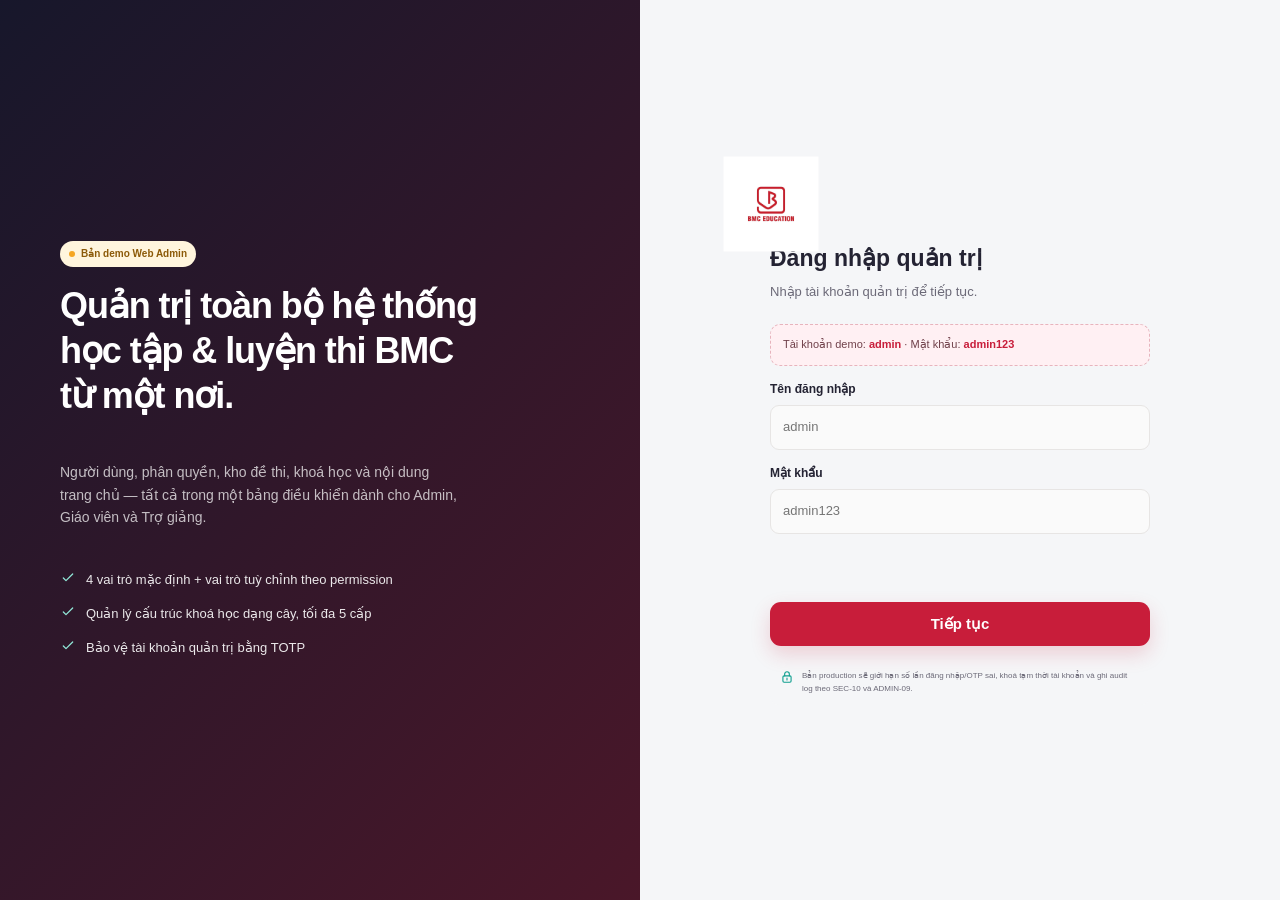
==== content.html @ d9abfc0e "first commit" ====
<!doctype html>
<html lang="vi">
<head>
<meta charset="utf-8">
<meta name="viewport" content="width=device-width,initial-scale=1">
<title>BMC Admin — Nội dung website</title>
<link rel="stylesheet" href="shared.css">
<link rel="stylesheet" href="shared-admin.css">
</head>
<body data-page="content">
<div data-admin-shell></div>
<template data-page-content>
  <div class="admin-page-head">
    <div><span class="admin-crumb"><svg class="icon"><use href="#i-home"/></svg>Admin<svg class="icon" style="transform:rotate(-90deg)"><use href="#i-chevron"/></svg>Nội dung website</span><h1>Quản trị nội dung website</h1><p>Cấu hình các khối trên trang chủ, quản lý sách và tài liệu chia sẻ (ADMIN-08 — phạm vi cần khách hàng xác nhận thêm).</p></div>
  </div>

  <section class="panel">
    <div class="tabs" data-tabs>
      <button class="tab active" data-tab="home">Trang chủ</button>
      <button class="tab" data-tab="books">Sách</button>
      <button class="tab" data-tab="docs">Tài liệu</button>
    </div>

    <div class="tab-panel active" data-panel="home">
      <div class="page-actions" style="justify-content:flex-end;margin-bottom:14px"><button class="btn btn-primary" type="button" data-toast="Đã lưu thứ tự khối trang chủ (mô phỏng)">Lưu thay đổi</button></div>
      <div class="section-toggle-list">
        <div class="section-toggle"><span class="order-badge">1</span><svg class="icon drag-handle"><use href="#i-move"/></svg><strong>Banner / Slider trang chủ</strong><div class="switch"><input type="checkbox" id="s1" checked><label for="s1"></label></div></div>
        <div class="section-toggle"><span class="order-badge">2</span><svg class="icon drag-handle"><use href="#i-move"/></svg><strong>Chương trình học theo cấp</strong><div class="switch"><input type="checkbox" id="s2" checked><label for="s2"></label></div></div>
        <div class="section-toggle"><span class="order-badge">3</span><svg class="icon drag-handle"><use href="#i-move"/></svg><strong>Khoá học nổi bật</strong><div class="switch"><input type="checkbox" id="s3" checked><label for="s3"></label></div></div>
        <div class="section-toggle"><span class="order-badge">4</span><svg class="icon drag-handle"><use href="#i-move"/></svg><strong>Về BMC Education</strong><div class="switch"><input type="checkbox" id="s4" checked><label for="s4"></label></div></div>
        <div class="section-toggle"><span class="order-badge">5</span><svg class="icon drag-handle"><use href="#i-move"/></svg><strong>Sách tiêu biểu</strong><div class="switch"><input type="checkbox" id="s5" checked><label for="s5"></label></div></div>
      </div>
      <p class="form-hint" style="margin-top:14px">Kéo thả để đổi thứ tự (mô phỏng bố cục — thao tác kéo thả thực tế sẽ hoàn thiện ở bản production).</p>
    </div>

    <div class="tab-panel" data-panel="books">
      <div class="page-actions" style="justify-content:flex-end;margin-bottom:14px"><button class="btn btn-primary" type="button" data-open-modal="addBookModal"><svg class="icon"><use href="#i-plus"/></svg>Thêm sách</button></div>
      <div class="table-wrap"><table class="data-table">
        <thead><tr><th>Sách</th><th>Chuyên đề</th><th>Giá demo</th><th>Trạng thái</th><th></th></tr></thead>
        <tbody>
          <tr><td><strong>Tổng ôn Toán 12 theo chuyên đề</strong></td><td>Toán THPT</td><td>149.000đ</td><td><span class="status-pill"><i class="status-dot on"></i>Đang bán</span></td><td><div class="row-actions"><button aria-label="Sửa" data-toast="Mở form chỉnh sửa (mô phỏng)"><svg class="icon"><use href="#i-edit"/></svg></button><button aria-label="Xoá" data-toast="Đã xoá sách (mô phỏng)"><svg class="icon"><use href="#i-trash"/></svg></button></div></td></tr>
          <tr><td><strong>Giải tích nền tảng cho sinh viên</strong></td><td>Toán Đại học</td><td>179.000đ</td><td><span class="status-pill"><i class="status-dot on"></i>Đang bán</span></td><td><div class="row-actions"><button aria-label="Sửa" data-toast="Mở form chỉnh sửa (mô phỏng)"><svg class="icon"><use href="#i-edit"/></svg></button><button aria-label="Xoá" data-toast="Đã xoá sách (mô phỏng)"><svg class="icon"><use href="#i-trash"/></svg></button></div></td></tr>
          <tr><td><strong>Hình học không gian bằng tư duy</strong></td><td>Hình học</td><td>165.000đ</td><td><span class="status-pill"><i class="status-dot off"></i>Ngừng bán</span></td><td><div class="row-actions"><button aria-label="Sửa" data-toast="Mở form chỉnh sửa (mô phỏng)"><svg class="icon"><use href="#i-edit"/></svg></button><button aria-label="Xoá" data-toast="Đã xoá sách (mô phỏng)"><svg class="icon"><use href="#i-trash"/></svg></button></div></td></tr>
        </tbody>
      </table></div>
      <p class="form-hint" style="margin-top:12px">Thanh toán online, vận chuyển và quản lý đơn hàng chưa nằm trong phạm vi demo hiện tại (xem mục "Ngoài phạm vi" trong tài liệu yêu cầu).</p>
    </div>

    <div class="tab-panel" data-panel="docs">
      <div class="page-actions" style="justify-content:flex-end;margin-bottom:14px"><button class="btn btn-primary" type="button" data-open-modal="addDocModal"><svg class="icon"><use href="#i-plus"/></svg>Tải tài liệu mới</button></div>
      <div class="table-wrap"><table class="data-table">
        <thead><tr><th>Tài liệu</th><th>Định dạng</th><th>Kích hoạt qua form liên hệ</th><th>Trạng thái</th><th></th></tr></thead>
        <tbody>
          <tr><td><strong>20 công thức đạo hàm</strong></td><td>PDF</td><td><span class="status-pill"><i class="status-dot on"></i>Có</span></td><td><span class="status-pill"><i class="status-dot on"></i>Xuất bản</span></td><td><div class="row-actions"><button aria-label="Sửa" data-toast="Mở form chỉnh sửa (mô phỏng)"><svg class="icon"><use href="#i-edit"/></svg></button><button aria-label="Xoá" data-toast="Đã xoá tài liệu (mô phỏng)"><svg class="icon"><use href="#i-trash"/></svg></button></div></td></tr>
          <tr><td><strong>Checklist ôn tập tuần</strong></td><td>Word</td><td><span class="status-pill"><i class="status-dot off"></i>Không</span></td><td><span class="status-pill"><i class="status-dot on"></i>Xuất bản</span></td><td><div class="row-actions"><button aria-label="Sửa" data-toast="Mở form chỉnh sửa (mô phỏng)"><svg class="icon"><use href="#i-edit"/></svg></button><button aria-label="Xoá" data-toast="Đã xoá tài liệu (mô phỏng)"><svg class="icon"><use href="#i-trash"/></svg></button></div></td></tr>
          <tr><td><strong>Bộ đề tổng ôn giữa kỳ</strong></td><td>PDF</td><td><span class="status-pill"><i class="status-dot on"></i>Có</span></td><td><span class="status-pill"><i class="status-dot off"></i>Chờ duyệt</span></td><td><div class="row-actions"><button aria-label="Sửa" data-toast="Mở form chỉnh sửa (mô phỏng)"><svg class="icon"><use href="#i-edit"/></svg></button><button aria-label="Xoá" data-toast="Đã xoá tài liệu (mô phỏng)"><svg class="icon"><use href="#i-trash"/></svg></button></div></td></tr>
        </tbody>
      </table></div>
    </div>
  </section>
</template>

<div class="modal-backdrop" id="addBookModal"><section class="modal" role="dialog" aria-modal="true"><div class="modal-head"><div><h2>Thêm sách</h2><p>Thông tin hiển thị trên trang Sách của Portal.</p></div><button class="close-btn" type="button" data-close-modal aria-label="Đóng"><svg class="icon"><use href="#i-close"/></svg></button></div>
  <form class="modal-form" id="addBookForm">
    <div class="form-field"><label>Tên sách<em>*</em></label><input required placeholder="VD: Tổng ôn Toán 11"></div>
    <div class="form-row"><div class="form-field"><label>Chuyên đề</label><input placeholder="VD: Toán THPT"></div><div class="form-field"><label>Giá (demo)</label><input placeholder="VD: 149.000đ"></div></div>
    <button class="btn btn-primary" type="submit" style="width:100%">Lưu sách</button>
  </form>
</section></div>

<div class="modal-backdrop" id="addDocModal"><section class="modal" role="dialog" aria-modal="true"><div class="modal-head"><div><h2>Tải tài liệu mới</h2><p>File PDF/Word sẽ được kiểm tra loại và kích thước trước khi xuất bản.</p></div><button class="close-btn" type="button" data-close-modal aria-label="Đóng"><svg class="icon"><use href="#i-close"/></svg></button></div>
  <div class="modal-form">
    <div class="captcha" style="justify-content:center;flex-direction:column;gap:8px;padding:26px;text-align:center"><svg class="icon" style="width:26px;height:26px"><use href="#i-file"/></svg><span>Kéo thả file PDF/Word vào đây (mô phỏng)</span></div>
    <div class="switch-row"><div><strong>Yêu cầu gửi form liên hệ để tải</strong><span>Áp dụng PORTAL-15 — cấp/tặng tài liệu sau khi gửi form</span></div><div class="switch"><input type="checkbox" id="docGate" checked><label for="docGate"></label></div></div>
    <button class="btn btn-primary" type="button" data-close-modal data-toast="Đã tải lên tài liệu, chờ duyệt (mô phỏng)" style="width:100%">Tải lên</button>
  </div>
</section></div>

<script src="shared-admin.js" defer></script>
<script defer>
window.addEventListener('DOMContentLoaded', () => {
  const $$ = s => [...document.querySelectorAll(s)];
  function lock(open){ document.body.classList.toggle('locked', open); }
  $$('[data-tab]').forEach(tab => tab.addEventListener('click', () => {
    $$('[data-tab]').forEach(x => x.classList.toggle('active', x === tab));
    $$('[data-panel]').forEach(x => x.classList.toggle('active', x.dataset.panel === tab.dataset.tab));
  }));
  $$('[data-open-modal]').forEach(x => x.addEventListener('click', () => { document.getElementById(x.dataset.openModal).classList.add('open'); lock(true); }));
  $$('[data-close-modal]').forEach(x => x.addEventListener('click', () => { x.closest('.modal-backdrop').classList.remove('open'); lock(false); }));
  $$('.modal-backdrop').forEach(m => m.addEventListener('click', e => { if (e.target === m) { m.classList.remove('open'); lock(false); } }));
  document.getElementById('addBookForm')?.addEventListener('submit', e => { e.preventDefault(); document.getElementById('addBookModal').classList.remove('open'); lock(false); window.bmcAdminToast('Đã lưu sách mới (mô phỏng)'); });
});
</script>
</body></html>
---- shared.css ----
:root {
  --red:#c81d3a;--red-dark:#9f1730;--red-soft:#fff0f3;--navy:#17172b;--navy-2:#25253f;
  --ink:#242333;--muted:#6c6a78;--line:#e7e5e4;--surface:#f5f6f8;--white:#fff;--cream:#fffdfb;
  --gold:#f5a623;--gold-soft:#fff5dd;--teal:#0f9f8f;--teal-soft:#e9faf6;--blue:#3157a4;--blue-soft:#edf2ff;
  --shadow:0 8px 28px rgba(24,24,42,.08);--shadow-lg:0 22px 60px rgba(24,24,42,.14);
  --radius:16px;--radius-lg:24px;--content:1240px;
}
*{box-sizing:border-box}html{scroll-behavior:smooth;scroll-padding-top:104px}body{margin:0;min-width:320px;overflow-x:hidden;background:var(--surface);color:var(--ink);font-family:Inter,ui-sans-serif,-apple-system,BlinkMacSystemFont,"Segoe UI",sans-serif;font-size:16px;line-height:1.6}body.locked{overflow:hidden}button,input,select,textarea{font:inherit}button{color:inherit}a{color:inherit;text-decoration:none}img,svg{display:block;max-width:100%}:focus-visible{outline:3px solid rgba(200,29,58,.26);outline-offset:3px}.container{width:min(calc(100% - 40px),var(--content));margin-inline:auto}.icon{width:20px;height:20px;fill:none;stroke:currentColor;stroke-width:1.9;stroke-linecap:round;stroke-linejoin:round}.sr-only{position:absolute;width:1px;height:1px;padding:0;margin:-1px;overflow:hidden;clip:rect(0,0,0,0);white-space:nowrap;border:0}.muted{color:var(--muted)}.demo-pill{display:inline-flex;align-items:center;gap:6px;padding:5px 9px;border-radius:999px;background:var(--gold-soft);color:#8c5a08;font-size:10px;font-weight:800}.demo-pill::before{content:"";width:6px;height:6px;border-radius:50%;background:var(--gold)}

.utility{height:30px;background:var(--navy);color:rgba(255,255,255,.72);font-size:11px}.utility-inner{height:100%;display:flex;align-items:center;justify-content:space-between;gap:20px}.utility strong{color:#fff}.utility-links{display:flex;align-items:center;gap:18px}.utility a:hover{color:#fff}
.site-header{position:sticky;top:0;z-index:1000;height:72px;border-bottom:1px solid var(--line);background:rgba(255,255,255,.95);backdrop-filter:blur(18px);transition:box-shadow .2s}.site-header.scrolled{box-shadow:0 8px 24px rgba(24,24,42,.08)}.header-inner{height:100%;display:flex;align-items:center;gap:24px}.brand{display:inline-flex;align-items:center;gap:10px;flex:0 0 auto}.brand-mark{width:40px;height:40px;position:relative;overflow:hidden;border:1px solid #f0eded;border-radius:11px;background:#fff}.brand-mark img{position:absolute;width:95px;max-width:none;left:50%;top:27%;transform:translate(-50%,-50%)}.brand-copy{line-height:1.05}.brand-name{display:block;color:var(--red);font-size:16px;font-weight:850;letter-spacing:-.02em}.brand-sub{display:block;margin-top:5px;color:var(--muted);font-size:9px;font-weight:750;letter-spacing:.13em;text-transform:uppercase}.desktop-nav{display:flex;align-items:center;justify-content:center;gap:2px;flex:1}.nav-link{padding:9px 10px;border-radius:10px;color:#53515f;font-size:13px;font-weight:700;white-space:nowrap}.nav-link:hover,.nav-link.active{background:var(--red-soft);color:var(--red)}.header-actions{display:flex;align-items:center;gap:8px}.icon-btn{width:40px;height:40px;display:inline-grid;place-items:center;border:1px solid var(--line);border-radius:11px;background:#fff;cursor:pointer}.icon-btn:hover{border-color:#bbb6b3}.avatar-btn{display:inline-flex;align-items:center;gap:9px;min-height:40px;padding:4px 10px 4px 5px;border:1px solid var(--line);border-radius:12px;background:#fff;cursor:pointer;font-size:12px;font-weight:750}.avatar{width:30px;height:30px;display:grid;place-items:center;border-radius:9px;background:var(--red);color:#fff;font-size:11px;font-weight:850}.menu-toggle{display:none}
.btn{min-height:41px;display:inline-flex;align-items:center;justify-content:center;gap:8px;padding:0 17px;border:1px solid transparent;border-radius:11px;font-size:13px;font-weight:800;cursor:pointer;transition:transform .2s,box-shadow .2s,background .2s}.btn:hover{transform:translateY(-2px)}.btn-primary{background:var(--red);color:#fff;box-shadow:0 8px 20px rgba(200,29,58,.18)}.btn-primary:hover{background:var(--red-dark)}.btn-dark{background:var(--navy);color:#fff}.btn-outline{border-color:var(--line);background:#fff}.btn-soft{background:var(--red-soft);color:var(--red)}.text-btn{display:inline-flex;align-items:center;gap:6px;padding:0;border:0;background:transparent;color:var(--red);font-size:12px;font-weight:800;cursor:pointer}.text-btn .icon{width:15px;height:15px}

.app-main{min-height:calc(100vh - 102px);padding:24px 0 70px}.breadcrumb{display:flex;align-items:center;flex-wrap:wrap;gap:7px;margin-bottom:18px;color:var(--muted);font-size:11px}.breadcrumb a:hover{color:var(--red)}.breadcrumb .icon{width:12px;height:12px}.page-head{display:flex;align-items:flex-end;justify-content:space-between;gap:30px;margin-bottom:24px}.page-kicker{display:block;margin-bottom:6px;color:var(--red);font-size:10px;font-weight:850;letter-spacing:.12em;text-transform:uppercase}.page-title{margin:0;font-size:clamp(28px,3.4vw,42px);line-height:1.16;letter-spacing:-.035em}.page-desc{max-width:680px;margin:8px 0 0;color:var(--muted)}.page-actions{display:flex;align-items:center;gap:9px;flex:0 0 auto}.panel{border:1px solid var(--line);border-radius:var(--radius);background:#fff;box-shadow:0 3px 14px rgba(24,24,42,.035)}.panel-head{display:flex;align-items:center;justify-content:space-between;gap:20px;padding:18px 20px;border-bottom:1px solid var(--line)}.panel-head h2,.panel-head h3{margin:0;font-size:16px}.panel-body{padding:20px}.section-block{margin-top:34px}.section-row{display:flex;align-items:flex-end;justify-content:space-between;gap:24px;margin-bottom:16px}.section-row h2{margin:0;font-size:22px;letter-spacing:-.025em}.section-row p{margin:4px 0 0;color:var(--muted);font-size:12px}

.home-hero{display:grid;grid-template-columns:1.25fr .75fr;min-height:330px;overflow:hidden;border-radius:var(--radius-lg);background:linear-gradient(130deg,var(--navy),#301728);color:#fff;box-shadow:var(--shadow)}.home-hero-copy{display:flex;flex-direction:column;justify-content:center;padding:44px 48px}.home-hero-copy .page-kicker{color:#91e7d8}.home-hero h1{max-width:650px;margin:0;font-size:clamp(34px,4vw,52px);line-height:1.08;letter-spacing:-.04em}.home-hero p{max-width:570px;margin:15px 0 22px;color:rgba(255,255,255,.67)}.hero-actions{display:flex;flex-wrap:wrap;gap:9px}.home-visual{position:relative;overflow:hidden;background:radial-gradient(circle at 50% 45%,rgba(200,29,58,.7),transparent 58%)}.home-visual::before{content:"∫";position:absolute;left:50%;top:50%;transform:translate(-50%,-52%);font:170px/1 Georgia,serif;color:rgba(255,255,255,.75)}.home-visual::after{content:"f(x) = ax² + bx + c";position:absolute;left:50%;bottom:28px;transform:translateX(-50%);white-space:nowrap;color:rgba(255,255,255,.45);font:18px Georgia,serif}.quick-menu{display:grid;grid-template-columns:repeat(5,1fr);gap:12px;margin-top:16px}.quick-link{display:flex;align-items:center;gap:11px;min-width:0;padding:14px;border:1px solid var(--line);border-radius:14px;background:#fff;box-shadow:0 3px 12px rgba(24,24,42,.035);transition:transform .2s,border-color .2s}.quick-link:hover{transform:translateY(-3px);border-color:#c8c4c1}.quick-icon{width:38px;height:38px;display:grid;place-items:center;flex:0 0 auto;border-radius:11px;background:var(--red-soft);color:var(--red)}.quick-link:nth-child(2) .quick-icon{background:var(--blue-soft);color:var(--blue)}.quick-link:nth-child(3) .quick-icon{background:var(--teal-soft);color:var(--teal)}.quick-link:nth-child(4) .quick-icon{background:var(--gold-soft);color:#9a6510}.quick-link:nth-child(5) .quick-icon{background:#f3ecfb;color:#74469c}.quick-copy{min-width:0}.quick-copy strong{display:block;font-size:12px}.quick-copy span{display:block;overflow:hidden;margin-top:2px;color:var(--muted);font-size:10px;text-overflow:ellipsis;white-space:nowrap}.program-grid{display:grid;grid-template-columns:repeat(3,1fr);gap:12px}.program-card{display:flex;align-items:center;gap:14px;padding:18px;border:1px solid var(--line);border-radius:14px;background:#fff;transition:transform .2s,box-shadow .2s}.program-card:hover{transform:translateY(-3px);box-shadow:var(--shadow)}.program-icon{width:45px;height:45px;display:grid;place-items:center;flex:0 0 auto;border-radius:12px;background:var(--blue-soft);color:var(--blue)}.program-card:nth-child(2) .program-icon{background:var(--red-soft);color:var(--red)}.program-card:nth-child(3) .program-icon{background:var(--teal-soft);color:var(--teal)}.program-card:nth-child(4) .program-icon{background:var(--gold-soft);color:#a66c0e}.program-card:nth-child(5) .program-icon{background:#f3ecfb;color:#74469c}.program-card:nth-child(6) .program-icon{background:#eaf7ec;color:#3a8949}.program-copy{min-width:0;flex:1}.program-copy strong{display:block;font-size:13px}.program-copy span{display:block;margin-top:3px;color:var(--muted);font-size:10px}.program-card>.icon{width:15px;height:15px;color:#aaa5a1}.dashboard-strip{display:grid;grid-template-columns:1.2fr .8fr;gap:16px}.continue-card{display:grid;grid-template-columns:150px 1fr;overflow:hidden}.continue-cover{display:grid;place-items:center;background:linear-gradient(140deg,var(--navy),#7b1931);color:#fff;font:60px Georgia,serif}.continue-info{padding:20px}.continue-info h3{margin:0;font-size:16px}.progress{height:7px;margin:15px 0 7px;border-radius:99px;background:var(--surface);overflow:hidden}.progress>i{display:block;height:100%;border-radius:inherit;background:var(--red)}.progress-label{display:flex;justify-content:space-between;color:var(--muted);font-size:10px}.home-side-list{display:grid;gap:9px}.side-item{display:flex;align-items:center;gap:11px;padding:12px;border:1px solid var(--line);border-radius:12px;background:#fff}.side-item-icon{width:34px;height:34px;display:grid;place-items:center;border-radius:10px;background:var(--surface);color:var(--red)}.side-item strong{display:block;font-size:11px}.side-item span{display:block;color:var(--muted);font-size:9px}
.home-slider-dots{display:flex;gap:6px;margin-top:20px}.home-slider-dot{width:7px;height:7px;padding:0;border:0;border-radius:99px;background:rgba(255,255,255,.3);cursor:pointer;transition:width .2s,background .2s}.home-slider-dot.active{width:24px;background:var(--gold)}

.catalog-layout{display:grid;grid-template-columns:250px minmax(0,1fr);gap:20px;align-items:start}.filter-panel{position:sticky;top:122px}.filter-section{padding:17px;border-bottom:1px solid var(--line)}.filter-section:last-child{border-bottom:0}.filter-section h3{margin:0 0 12px;font-size:12px}.check-list{display:grid;gap:9px}.check-list label{display:flex;align-items:center;gap:8px;color:#555360;font-size:11px;cursor:pointer}.check-list input{accent-color:var(--red)}.catalog-toolbar{display:flex;align-items:center;justify-content:space-between;gap:15px;margin-bottom:14px;padding:12px 14px}.result-count{font-size:11px;color:var(--muted)}.inline-search{position:relative;width:min(100%,360px)}.inline-search input{width:100%;padding:9px 38px 9px 11px;border:1px solid var(--line);border-radius:10px;background:var(--surface);font-size:11px}.inline-search .icon{position:absolute;right:11px;top:50%;width:16px;height:16px;transform:translateY(-50%);color:var(--muted)}.course-grid{display:grid;grid-template-columns:repeat(3,minmax(0,1fr));gap:15px}.course-card{overflow:hidden;border:1px solid var(--line);border-radius:15px;background:#fff;transition:transform .2s,box-shadow .2s}.course-card:hover{transform:translateY(-4px);box-shadow:var(--shadow)}.course-cover{height:145px;position:relative;display:flex;align-items:flex-end;padding:15px;overflow:hidden;background:linear-gradient(140deg,var(--navy),#7b1931);color:#fff}.course-card:nth-child(3n+2) .course-cover{background:linear-gradient(140deg,#17454a,var(--teal))}.course-card:nth-child(3n) .course-cover{background:linear-gradient(140deg,#253455,var(--blue))}.course-cover::after{content:attr(data-symbol);position:absolute;right:12px;top:-6px;color:rgba(255,255,255,.15);font:100px Georgia,serif}.badge{position:absolute;z-index:1;left:12px;top:12px;padding:5px 8px;border-radius:999px;background:#fff;color:var(--red);font-size:8px;font-weight:850;text-transform:uppercase}.course-cover small{position:relative;z-index:1;font-size:9px;font-weight:750}.course-card-body{padding:15px}.course-category{color:var(--red);font-size:9px;font-weight:800}.course-card h3{min-height:42px;margin:5px 0 10px;font-size:14px;line-height:1.45}.meta-row{display:flex;flex-wrap:wrap;gap:8px 12px;color:var(--muted);font-size:9px}.meta-row span{display:inline-flex;align-items:center;gap:4px}.meta-row .icon{width:13px;height:13px}.course-card-footer{display:flex;align-items:center;justify-content:space-between;gap:10px;margin-top:14px;padding-top:12px;border-top:1px solid var(--line)}.course-card-footer strong{color:var(--teal);font-size:11px}.empty-state{display:none;padding:50px 20px;text-align:center;color:var(--muted)}

.course-detail-hero{display:grid;grid-template-columns:1fr 340px;gap:28px;padding:34px;border-radius:var(--radius-lg);background:linear-gradient(130deg,var(--navy),#361827);color:#fff}.detail-category{color:#91e7d8;font-size:10px;font-weight:800;letter-spacing:.08em;text-transform:uppercase}.course-detail-hero h1{max-width:760px;margin:9px 0 12px;font-size:clamp(30px,3.7vw,46px);line-height:1.15}.course-detail-hero p{max-width:720px;margin:0;color:rgba(255,255,255,.65)}.detail-meta{display:flex;flex-wrap:wrap;gap:14px;margin-top:20px;color:rgba(255,255,255,.62);font-size:11px}.detail-meta span{display:flex;align-items:center;gap:6px}.detail-meta .icon{width:15px;height:15px}.enroll-card{padding:20px;border-radius:18px;background:#fff;color:var(--ink);box-shadow:var(--shadow-lg)}.enroll-cover{height:120px;display:grid;place-items:center;border-radius:12px;background:linear-gradient(145deg,#fde4e8,#fff4dd);color:var(--red);font:64px Georgia,serif}.enroll-card h3{margin:15px 0 5px;font-size:15px}.enroll-card p{margin:0 0 14px;color:var(--muted);font-size:10px}.enroll-card .btn{width:100%}.course-detail-layout{display:grid;grid-template-columns:minmax(0,1fr) 300px;gap:20px;margin-top:20px;align-items:start}.tabs{display:flex;gap:3px;padding:5px;border-bottom:1px solid var(--line);overflow-x:auto}.tab{padding:10px 14px;border:0;border-radius:9px;background:transparent;color:var(--muted);font-size:11px;font-weight:800;white-space:nowrap;cursor:pointer}.tab.active{background:var(--red-soft);color:var(--red)}.tab-panel{display:none;padding:20px}.tab-panel.active{display:block}.curriculum-tools{display:flex;align-items:center;justify-content:space-between;gap:14px;margin-bottom:14px}.curriculum-tools strong{font-size:13px}.curriculum{display:grid;gap:9px}.curriculum-node{border:1px solid var(--line);border-radius:12px;overflow:hidden}.node-trigger{width:100%;display:flex;align-items:center;justify-content:space-between;gap:12px;padding:13px;border:0;background:#fff;text-align:left;cursor:pointer}.node-trigger:hover{background:#fafafa}.node-title{display:flex;align-items:center;gap:10px;min-width:0}.node-index{width:27px;height:27px;display:grid;place-items:center;flex:0 0 auto;border-radius:8px;background:var(--surface);color:var(--red);font-size:9px;font-weight:850}.node-title strong{display:block;font-size:11px}.node-title span{display:block;color:var(--muted);font-size:9px}.node-trigger>.icon{width:15px;height:15px;transition:transform .2s}.curriculum-node.open .node-trigger>.icon{transform:rotate(180deg)}.node-content{display:none;padding:0 12px 12px 49px}.curriculum-node.open .node-content{display:grid;gap:6px}.lesson{display:flex;align-items:center;justify-content:space-between;gap:12px;padding:10px;border-radius:9px;background:var(--surface);font-size:10px}.lesson-info{display:flex;align-items:center;gap:8px;min-width:0}.lesson-info .icon{width:14px;height:14px;color:var(--red)}.lesson-type{color:var(--muted);font-size:8px}.course-aside{position:sticky;top:122px;display:grid;gap:14px}.aside-list{display:grid;gap:10px}.aside-item{display:flex;gap:9px;color:var(--muted);font-size:10px}.aside-item .icon{width:15px;height:15px;flex:0 0 auto;color:var(--teal)}

.mode-switch{display:inline-flex;gap:4px;padding:4px;border:1px solid var(--line);border-radius:12px;background:#fff}.mode-btn{padding:9px 14px;border:0;border-radius:9px;background:transparent;color:var(--muted);font-size:11px;font-weight:800;cursor:pointer}.mode-btn.active{background:var(--navy);color:#fff}.exam-stats{display:grid;grid-template-columns:repeat(4,1fr);gap:12px;margin-bottom:18px}.stat-card{padding:17px;border:1px solid var(--line);border-radius:14px;background:#fff}.stat-card strong{display:block;font-size:22px}.stat-card span{color:var(--muted);font-size:10px}.exam-layout{display:grid;grid-template-columns:minmax(0,1fr) 290px;gap:20px}.exam-list{display:grid;gap:12px}.exam-row{display:grid;grid-template-columns:48px minmax(0,1fr) auto;align-items:center;gap:14px;padding:16px}.exam-icon{width:48px;height:48px;display:grid;place-items:center;border-radius:13px;background:var(--blue-soft);color:var(--blue)}.exam-row:nth-child(2n) .exam-icon{background:var(--red-soft);color:var(--red)}.exam-info h3{margin:0;font-size:13px}.exam-info p{margin:4px 0 7px;color:var(--muted);font-size:10px}.exam-filter{position:sticky;top:122px}.exam-filter .panel-body{display:grid;gap:14px}.mini-select{width:100%;padding:9px;border:1px solid var(--line);border-radius:9px;background:#fff;font-size:10px}

.video-layout{display:grid;grid-template-columns:250px minmax(0,1fr);gap:20px}.category-list{display:grid;gap:4px;padding:8px}.category-btn{display:flex;align-items:center;justify-content:space-between;width:100%;padding:11px;border:0;border-radius:9px;background:transparent;color:var(--muted);font-size:11px;text-align:left;cursor:pointer}.category-btn.active,.category-btn:hover{background:var(--red-soft);color:var(--red)}.category-btn span:last-child{font-size:9px}.video-grid{display:grid;grid-template-columns:repeat(3,1fr);gap:15px}.video-card{overflow:hidden;border:1px solid var(--line);border-radius:14px;background:#fff}.video-thumb{height:145px;position:relative;display:grid;place-items:center;background:linear-gradient(145deg,var(--navy),#6d1830);color:#fff}.video-card:nth-child(3n+2) .video-thumb{background:linear-gradient(145deg,#17454a,var(--teal))}.video-card:nth-child(3n) .video-thumb{background:linear-gradient(145deg,#253455,var(--blue))}.video-thumb::before{content:attr(data-formula);position:absolute;color:rgba(255,255,255,.17);font:32px Georgia,serif}.play{width:48px;height:48px;position:relative;z-index:1;display:grid;place-items:center;border:0;border-radius:50%;background:#fff;color:var(--red);cursor:pointer}.play .icon{width:22px;height:22px;fill:currentColor}.duration{position:absolute;right:8px;bottom:8px;padding:3px 6px;border-radius:5px;background:rgba(0,0,0,.65);font-size:8px}.video-body{padding:13px}.video-body h3{min-height:38px;margin:0;font-size:12px;line-height:1.45}.video-body p{margin:7px 0 0;color:var(--muted);font-size:9px}

.qa-layout{display:grid;grid-template-columns:minmax(0,1fr) 310px;gap:20px}.qa-tabs{margin-bottom:14px}.question-list{display:grid;gap:10px}.question-card{display:grid;grid-template-columns:44px minmax(0,1fr);gap:12px;padding:15px}.vote{width:44px;height:44px;display:grid;place-items:center;border-radius:11px;background:var(--surface);color:var(--muted);font-size:9px;font-weight:800}.question-card h3{margin:0;font-size:12px}.question-card p{margin:5px 0 8px;color:var(--muted);font-size:10px}.tag-row{display:flex;flex-wrap:wrap;gap:5px}.tag{padding:4px 7px;border-radius:6px;background:var(--red-soft);color:var(--red);font-size:8px;font-weight:800}.question-meta{margin-left:auto;color:var(--muted);font-size:8px}.ask-card{position:sticky;top:122px;padding:20px;background:linear-gradient(160deg,#edfbf8,#fff);border-color:#bee9e0}.ask-icon{width:48px;height:48px;display:grid;place-items:center;border-radius:13px;background:var(--teal);color:#fff}.ask-card h2{margin:15px 0 7px;font-size:18px}.ask-card p{color:var(--muted);font-size:10px}.prompt-list{display:grid;gap:6px;margin:14px 0}.prompt{padding:9px;border:1px solid #d5eee9;border-radius:8px;background:rgba(255,255,255,.7);font-size:9px;text-align:left;cursor:pointer}.ai-chat-page{display:none}.ai-chat-page.active{display:block}.chat-window{height:430px;overflow-y:auto;padding:18px;background:#fafafa}.message{width:fit-content;max-width:78%;margin-bottom:9px;padding:10px 12px;border-radius:12px 12px 12px 3px;background:#fff;box-shadow:0 3px 10px rgba(0,0,0,.04);font-size:10px}.message.user{margin-left:auto;border-radius:12px 12px 3px 12px;background:var(--teal);color:#fff}.chat-form{display:grid;grid-template-columns:1fr 40px;gap:8px;padding:12px;border-top:1px solid var(--line)}.chat-form input{min-width:0;padding:10px;border:1px solid var(--line);border-radius:9px;font-size:10px}.chat-form button{display:grid;place-items:center;border:0;border-radius:9px;background:var(--teal);color:#fff;cursor:pointer}

.shop-layout,.docs-layout{display:grid;grid-template-columns:220px minmax(0,1fr);gap:20px}.book-grid{display:grid;grid-template-columns:repeat(3,1fr);gap:15px}.book-card{padding:16px;border:1px solid var(--line);border-radius:14px;background:#fff}.book-cover{height:210px;display:flex;flex-direction:column;justify-content:space-between;padding:20px 16px;border-radius:6px 12px 12px 6px;background:linear-gradient(145deg,#85172e,#da2d4c);color:#fff;box-shadow:-8px 8px 0 #eed0d5}.book-card:nth-child(3n+2) .book-cover{background:linear-gradient(145deg,#15434a,var(--teal));box-shadow:-8px 8px 0 #cde8e3}.book-card:nth-child(3n) .book-cover{background:linear-gradient(145deg,#24213e,var(--blue));box-shadow:-8px 8px 0 #d4dcef}.book-cover small{font-size:8px;font-weight:850;letter-spacing:.12em}.book-cover strong{font:22px/1.2 Georgia,serif}.book-cover span{font:45px Georgia,serif;opacity:.58}.book-card h3{min-height:40px;margin:18px 0 5px;font-size:13px}.book-card p{margin:0;color:var(--muted);font-size:9px}.book-card-footer{display:flex;align-items:center;justify-content:space-between;margin-top:12px;padding-top:11px;border-top:1px solid var(--line)}.demo-price{color:var(--red);font-size:10px;font-weight:850}.doc-grid{display:grid;grid-template-columns:repeat(3,1fr);gap:12px}.doc-card{padding:16px;border:1px solid var(--line);border-radius:13px;background:#fff}.doc-top{display:flex;align-items:center;justify-content:space-between}.file-icon{width:40px;height:40px;display:grid;place-items:center;border-radius:10px;background:var(--red-soft);color:var(--red);font-size:9px;font-weight:900}.file-icon.doc{background:var(--blue-soft);color:var(--blue)}.free{padding:4px 7px;border-radius:999px;background:var(--teal-soft);color:var(--teal);font-size:8px;font-weight:850}.doc-card h3{min-height:38px;margin:14px 0 5px;font-size:12px}.doc-card p{margin:0;color:var(--muted);font-size:9px}.doc-card .text-btn{margin-top:12px}

.learning-layout{display:grid;grid-template-columns:220px minmax(0,1fr);gap:20px}.student-nav{position:sticky;top:122px;padding:8px}.student-nav a{display:flex;align-items:center;gap:10px;padding:11px;border-radius:9px;color:var(--muted);font-size:11px;font-weight:700}.student-nav a.active,.student-nav a:hover{background:var(--red-soft);color:var(--red)}.student-nav .icon{width:17px;height:17px}.student-summary{display:grid;grid-template-columns:repeat(3,1fr);gap:12px}.summary-card{display:flex;align-items:center;gap:12px;padding:16px}.summary-icon{width:42px;height:42px;display:grid;place-items:center;border-radius:12px;background:var(--red-soft);color:var(--red)}.summary-card:nth-child(2) .summary-icon{background:var(--blue-soft);color:var(--blue)}.summary-card:nth-child(3) .summary-icon{background:var(--teal-soft);color:var(--teal)}.summary-card strong{display:block;font-size:20px}.summary-card span{display:block;color:var(--muted);font-size:9px}.learning-grid{display:grid;grid-template-columns:1.25fr .75fr;gap:15px;margin-top:15px}.my-course{display:grid;grid-template-columns:145px 1fr;overflow:hidden}.my-cover{display:grid;place-items:center;background:linear-gradient(145deg,var(--navy),#79182f);color:#fff;font:58px Georgia,serif}.my-info{padding:17px}.my-info h3{margin:0;font-size:13px}.my-info p{margin:4px 0;color:var(--muted);font-size:9px}.task-list{display:grid;gap:7px}.task{display:flex;align-items:center;gap:10px;padding:10px;border-radius:10px;background:var(--surface)}.task .icon{width:16px;height:16px;color:var(--red)}.task strong{display:block;font-size:10px}.task span{display:block;color:var(--muted);font-size:8px}

.contact-layout{display:grid;grid-template-columns:.8fr 1.2fr;gap:24px}.contact-info{padding:28px;background:linear-gradient(145deg,var(--navy),#40182a);color:#fff}.contact-info h2{margin:18px 0 8px;font-size:27px}.contact-info p{color:rgba(255,255,255,.65);font-size:11px}.gift-list{display:grid;gap:9px;margin-top:20px}.gift-list span{display:flex;gap:8px;font-size:10px}.gift-list .icon{width:15px;height:15px;color:#91e7d8}.contact-form{padding:24px}.form-grid{display:grid;grid-template-columns:1fr 1fr;gap:13px}.field{display:grid;gap:5px}.field.full{grid-column:1/-1}.field label{font-size:10px;font-weight:750}.field label em{color:var(--red);font-style:normal}.field input,.field select,.field textarea{width:100%;min-width:0;padding:10px;border:1px solid var(--line);border-radius:9px;background:#fafafa;font-size:10px}.field textarea{min-height:80px;resize:vertical}.error{min-height:11px;color:var(--red);font-size:8px}.captcha{display:flex;align-items:center;justify-content:space-between;gap:10px;padding:10px;border:1px dashed #aaa5a1;border-radius:9px;background:var(--surface);font-size:9px}.captcha button{padding:6px 8px;border:1px solid var(--line);border-radius:7px;background:#fff;font-size:8px;font-weight:800;cursor:pointer}.captcha button.done{color:var(--teal);background:var(--teal-soft)}.consent{display:grid;grid-template-columns:16px 1fr;gap:7px;margin:12px 0;color:var(--muted);font-size:9px}.consent input{margin-top:3px;accent-color:var(--red)}.success{display:none;min-height:380px;place-items:center;text-align:center}.success.show{display:grid}.success-icon{width:60px;height:60px;display:grid;place-items:center;margin:0 auto 14px;border-radius:50%;background:var(--teal-soft);color:var(--teal)}

.site-footer{padding:44px 0 30px;background:#111120;color:rgba(255,255,255,.64)}.footer-grid{display:grid;grid-template-columns:1.2fr .8fr .8fr 1fr;gap:35px}.footer-brand p{max-width:330px;margin:15px 0;font-size:10px}.footer-col h3{margin:0 0 12px;color:#fff;font-size:11px}.footer-col a{display:block;width:fit-content;margin:7px 0;font-size:10px}.footer-col a:hover{color:#fff}.footer-line{display:flex;gap:7px;margin:8px 0;font-size:9px}.footer-line .icon{width:14px;height:14px;flex:0 0 auto}.footer-bottom{display:flex;justify-content:space-between;gap:20px;margin-top:30px;padding-top:18px;border-top:1px solid rgba(255,255,255,.08);font-size:9px}

.drawer-backdrop,.modal-backdrop{position:fixed;inset:0;z-index:1800;visibility:hidden;opacity:0;background:rgba(17,17,32,.6);transition:.2s}.drawer-backdrop.open,.modal-backdrop.open{visibility:visible;opacity:1}.drawer{width:min(86vw,350px);height:100%;margin-left:auto;padding:20px;background:#fff;transform:translateX(100%);transition:transform .25s;overflow-y:auto}.drawer-backdrop.open .drawer{transform:none}.drawer-head{display:flex;align-items:center;justify-content:space-between;margin-bottom:16px}.drawer-nav{display:grid;gap:3px}.drawer-nav a{display:flex;align-items:center;gap:10px;padding:11px;border-radius:9px;font-size:11px;font-weight:750}.drawer-nav a.active,.drawer-nav a:hover{background:var(--red-soft);color:var(--red)}.drawer-actions{display:grid;gap:8px;margin-top:16px;padding-top:16px;border-top:1px solid var(--line)}.modal-backdrop{display:grid;place-items:center;padding:20px}.modal{width:min(100%,460px);max-height:calc(100vh - 40px);overflow-y:auto;padding:24px;border-radius:20px;background:#fff;box-shadow:var(--shadow-lg);transform:translateY(12px);transition:transform .2s}.modal-backdrop.open .modal{transform:none}.modal-head{display:flex;align-items:start;justify-content:space-between;gap:18px}.modal-head h2{margin:0;font-size:21px}.modal-head p{margin:4px 0;color:var(--muted);font-size:9px}.close-btn{width:34px;height:34px;display:grid;place-items:center;border:1px solid var(--line);border-radius:9px;background:#fff;cursor:pointer}.modal-form{display:grid;gap:12px;margin-top:18px}.modal-form .btn{width:100%}.security-note{display:flex;gap:8px;margin-top:14px;padding:10px;border-radius:9px;background:var(--surface);color:var(--muted);font-size:8px}.security-note .icon{width:14px;height:14px;flex:0 0 auto;color:var(--teal)}.search-results{display:grid;gap:5px;margin-top:10px}.search-result{display:flex;gap:9px;padding:9px;border-radius:8px;font-size:10px}.search-result:hover{background:var(--surface)}.search-result .icon{width:15px;height:15px;color:var(--red)}.bottom-nav{display:none}.toast{position:fixed;z-index:3000;left:50%;bottom:22px;max-width:calc(100vw - 28px);padding:10px 15px;border-radius:999px;background:var(--navy);color:#fff;box-shadow:var(--shadow-lg);font-size:10px;font-weight:750;opacity:0;visibility:hidden;transform:translate(-50%,15px);transition:.2s;text-align:center}.toast.show{opacity:1;visibility:visible;transform:translate(-50%,0)}

@media(max-width:1100px){.desktop-nav{display:none}.menu-toggle{display:grid}.quick-menu{grid-template-columns:repeat(3,1fr)}.course-grid,.video-grid,.book-grid,.doc-grid{grid-template-columns:repeat(2,1fr)}.footer-grid{grid-template-columns:1fr 1fr}}
@media(max-width:820px){html{scroll-padding-top:86px}.container{width:min(calc(100% - 26px),var(--content))}.utility{height:26px}.utility-links a:first-child{display:none}.site-header{height:62px}.brand-mark{width:36px;height:36px}.brand-mark img{width:85px}.brand-sub{display:none}.header-actions .avatar-btn{display:none}.app-main{padding-top:16px;padding-bottom:90px}.home-hero{grid-template-columns:1fr;min-height:440px}.home-hero-copy{padding:35px 28px}.home-visual{min-height:160px}.home-visual::before{font-size:100px}.quick-menu{grid-template-columns:1fr 1fr}.program-grid{grid-template-columns:1fr 1fr}.dashboard-strip,.catalog-layout,.course-detail-layout,.exam-layout,.video-layout,.qa-layout,.shop-layout,.docs-layout,.learning-layout,.contact-layout{grid-template-columns:1fr}.filter-panel,.course-aside,.exam-filter,.ask-card,.student-nav{position:static}.filter-panel{display:none}.course-grid{grid-template-columns:repeat(2,1fr)}.course-detail-hero{grid-template-columns:1fr;padding:25px}.enroll-card{max-width:none}.exam-stats{grid-template-columns:1fr 1fr}.category-list{grid-template-columns:repeat(3,1fr)}.video-grid{grid-template-columns:1fr 1fr}.book-grid,.doc-grid{grid-template-columns:repeat(2,1fr)}.student-nav{display:flex;overflow-x:auto}.student-nav a{white-space:nowrap}.student-summary{grid-template-columns:repeat(3,1fr)}.learning-grid{grid-template-columns:1fr}.contact-info{padding:24px}.footer-grid{grid-template-columns:1fr 1fr}.bottom-nav{position:fixed;z-index:1200;left:10px;right:10px;bottom:9px;display:grid;grid-template-columns:repeat(5,1fr);padding:6px;border:1px solid var(--line);border-radius:16px;background:rgba(255,255,255,.95);box-shadow:var(--shadow-lg);backdrop-filter:blur(14px)}.bottom-link{display:grid;place-items:center;gap:2px;min-width:0;padding:5px 2px;border-radius:9px;color:var(--muted);font-size:7px}.bottom-link .icon{width:18px;height:18px}.bottom-link.active{background:var(--red-soft);color:var(--red)}.site-footer{padding-bottom:100px}.toast{bottom:82px}}
@media(max-width:540px){.container{width:min(calc(100% - 20px),var(--content))}.brand-name{font-size:13px}.page-head{align-items:flex-start;flex-direction:column;gap:12px}.page-actions{width:100%;flex-wrap:wrap}.home-hero-copy{padding:28px 20px}.home-hero h1{font-size:34px}.hero-actions{display:grid}.hero-actions .btn{width:100%}.quick-menu,.program-grid{grid-template-columns:1fr}.dashboard-strip{grid-template-columns:1fr}.continue-card,.my-course{grid-template-columns:100px 1fr}.course-grid,.video-grid,.book-grid,.doc-grid{grid-template-columns:1fr}.catalog-toolbar{align-items:stretch;flex-direction:column}.inline-search{width:100%}.course-detail-hero{padding:20px}.curriculum-tools{align-items:stretch;flex-direction:column}.curriculum-tools .inline-search{width:100%}.node-content{padding-left:12px}.exam-stats{grid-template-columns:1fr 1fr}.exam-row{grid-template-columns:40px minmax(0,1fr)}.exam-icon{width:40px;height:40px}.exam-row>.btn{grid-column:1/-1;width:100%}.category-list{grid-template-columns:1fr 1fr}.question-card{grid-template-columns:36px minmax(0,1fr)}.vote{width:36px;height:36px}.student-summary{grid-template-columns:1fr}.form-grid{grid-template-columns:1fr}.field.full{grid-column:auto}.footer-grid{grid-template-columns:1fr}.footer-bottom{align-items:flex-start;flex-direction:column}.captcha{align-items:flex-start;flex-direction:column}}
@media(prefers-reduced-motion:reduce){html{scroll-behavior:auto}*,*::before,*::after{scroll-behavior:auto!important;transition-duration:.01ms!important}}

/* Round 02 refinement: demo 01 typography, richer hero and authenticated states. */
[hidden]{display:none!important}.login-button{min-height:42px;padding-inline:20px;border-radius:12px}.login-button .icon{width:17px;height:17px}.auth-actions{display:flex;align-items:center;gap:7px}.auth-error{min-height:18px;margin:0;color:var(--red);font-size:11px}.demo-credentials{padding:11px 12px;border:1px dashed #e7b4bd;border-radius:10px;background:var(--red-soft);color:#70404a;font-size:11px}.demo-credentials strong{color:var(--red)}

.portal-mode{display:inline-flex;align-items:center;gap:6px;padding:7px 9px;border-radius:9px;font-size:9px;font-weight:850;white-space:nowrap}.portal-mode .icon{width:13px;height:13px}.public-mode{background:var(--surface);color:var(--muted)}.student-mode{background:var(--teal-soft);color:#16796d}.avatar-btn>span:last-child{display:grid;text-align:left}.avatar-btn strong{font-size:11px;line-height:1.2}.avatar-btn small{color:var(--muted);font-size:8px;font-weight:650}.is-authenticated{background:#f7faf9}.is-authenticated .utility{background:#123e43}.is-authenticated .site-header{border-bottom-color:#cfe4df}.is-authenticated .nav-link:hover,.is-authenticated .nav-link.active{background:var(--teal-soft);color:#16796d}.is-authenticated .avatar{background:var(--teal)}

.student-home-hero{display:grid;grid-template-columns:minmax(0,1.25fr) minmax(290px,.75fr);gap:34px;align-items:center;padding:38px 42px;border:1px solid #cfe4df;border-radius:var(--radius-lg);background:linear-gradient(125deg,#eef9f6,#fff 58%,#fff4e3);box-shadow:0 14px 36px rgba(22,121,109,.08)}.student-home-hero h1{max-width:730px;margin:6px 0 10px;font-size:clamp(30px,4vw,47px);line-height:1.12;letter-spacing:-.04em}.student-home-hero p{max-width:650px;margin:0 0 20px;color:var(--muted)}.today-card{padding:23px;border:1px solid rgba(22,121,109,.2);border-radius:17px;background:#fff;box-shadow:var(--shadow)}.today-label{display:block;margin-bottom:8px;color:#16796d;font-size:9px;font-weight:850;letter-spacing:.08em;text-transform:uppercase}.today-card>strong{display:block;font-size:16px;line-height:1.4}

.home-hero{position:relative;isolation:isolate;min-height:400px;background:linear-gradient(125deg,#151426 0%,#261526 48%,#4a1729 100%)}.home-hero::after{content:"";position:absolute;z-index:-1;inset:auto auto -130px -100px;width:360px;height:360px;border-radius:50%;background:rgba(200,29,58,.14);filter:blur(10px)}.home-hero-copy{position:relative;z-index:2;padding:54px 54px}.home-hero-copy>*{transition:opacity .28s ease,transform .28s ease}.home-hero.is-switching .home-hero-copy>*:not(.slider-control-row){opacity:0;transform:translateY(9px)}.home-hero h1{max-width:690px}.home-visual{min-height:400px;background:radial-gradient(circle at 50% 45%,rgba(200,29,58,.6),transparent 52%)}.home-visual::before,.home-visual::after{display:none}.hero-grid{position:absolute;inset:0;opacity:.18;background-image:linear-gradient(rgba(255,255,255,.16) 1px,transparent 1px),linear-gradient(90deg,rgba(255,255,255,.16) 1px,transparent 1px);background-size:32px 32px;mask-image:linear-gradient(to left,#000,transparent)}.hero-orbit{position:absolute;left:50%;top:50%;width:310px;height:310px;border:1px solid rgba(255,255,255,.18);border-radius:50%;transform:translate(-50%,-50%);animation:heroSpin 18s linear infinite}.hero-orbit::before,.hero-orbit::after{content:"";position:absolute;border-radius:50%;background:var(--gold);box-shadow:0 0 24px rgba(245,166,35,.55)}.hero-orbit::before{width:12px;height:12px;left:22px;top:56px}.hero-orbit::after{width:8px;height:8px;right:35px;bottom:38px;background:#91e7d8}.hero-learning-card{position:absolute;left:50%;top:50%;width:min(82%,330px);padding:24px;border:1px solid rgba(255,255,255,.2);border-radius:22px;background:rgba(255,255,255,.11);box-shadow:0 25px 60px rgba(0,0,0,.2);backdrop-filter:blur(16px);transform:translate(-50%,-50%);transition:opacity .3s,transform .3s}.home-hero.is-switching .hero-learning-card{opacity:.45;transform:translate(-50%,-47%) scale(.97)}.hero-card-head{display:flex;align-items:center;justify-content:space-between;gap:12px;color:rgba(255,255,255,.62);font-size:10px;font-weight:800;letter-spacing:.08em;text-transform:uppercase}.hero-status{width:9px;height:9px;border-radius:50%;background:#91e7d8;box-shadow:0 0 0 5px rgba(145,231,216,.12)}.hero-formula{min-height:76px;display:grid;place-items:center;margin:17px 0;border-radius:14px;background:rgba(18,18,36,.38);color:#fff;font:clamp(27px,3vw,40px)/1.1 Georgia,serif;text-align:center}.hero-card-meta{display:flex;align-items:end;justify-content:space-between;gap:16px}.hero-card-meta span{display:block;color:rgba(255,255,255,.55);font-size:9px}.hero-card-meta strong{display:block;margin-top:2px;color:#fff;font-size:13px}.hero-mini-progress{width:78px;height:6px;margin-bottom:5px;border-radius:99px;background:rgba(255,255,255,.14);overflow:hidden}.hero-mini-progress i{display:block;width:72%;height:100%;border-radius:inherit;background:linear-gradient(90deg,var(--gold),#ffd98d)}.hero-float{position:absolute;display:flex;align-items:center;gap:8px;padding:9px 12px;border:1px solid rgba(255,255,255,.18);border-radius:12px;background:rgba(23,23,43,.75);color:#fff;box-shadow:0 14px 30px rgba(0,0,0,.16);font-size:10px;font-weight:750;backdrop-filter:blur(10px);animation:heroFloat 4.8s ease-in-out infinite}.hero-float .icon{width:16px;height:16px;color:#91e7d8}.hero-float-one{left:5%;top:18%}.hero-float-two{right:4%;bottom:16%;animation-delay:-2.2s}.slider-control-row{display:flex;align-items:center;gap:16px;margin-top:23px}.home-slider-dots{margin-top:0}.slider-arrows{display:flex;gap:6px}.slider-arrow{width:34px;height:34px;display:grid;place-items:center;border:1px solid rgba(255,255,255,.22);border-radius:10px;background:rgba(255,255,255,.07);color:#fff;cursor:pointer}.slider-arrow:hover{background:rgba(255,255,255,.14)}.slider-arrow:first-child .icon{transform:rotate(180deg)}.slider-arrow .icon{width:15px;height:15px}.home-slider-progress{position:absolute;left:0;right:0;bottom:0;height:3px;background:rgba(255,255,255,.08)}.home-slider-progress i{display:block;width:0;height:100%;background:linear-gradient(90deg,var(--red),var(--gold))}.home-slider-progress.running i{animation:heroProgress 6.5s linear forwards}

.about-bmc{display:grid;grid-template-columns:minmax(300px,.88fr) 1.12fr;overflow:hidden}.about-photo{position:relative;min-height:500px;background:#e8e5e1}.about-photo img{width:100%;height:100%;object-fit:cover}.about-photo-note{position:absolute;left:16px;bottom:16px;padding:7px 10px;border-radius:8px;background:rgba(23,23,43,.82);color:#fff;font-size:9px}.about-content{display:flex;flex-direction:column;justify-content:center;padding:46px}.about-content h2{max-width:590px;margin:0;font-size:clamp(27px,3.3vw,42px);line-height:1.18;letter-spacing:-.035em}.about-content>p{margin:16px 0 22px;color:var(--muted)}.teacher-profile{padding:17px 18px;border-left:4px solid var(--red);border-radius:0 12px 12px 0;background:var(--red-soft)}.teacher-profile strong,.teacher-profile span{display:block}.teacher-profile strong{font-size:14px}.teacher-profile span{margin-top:3px;color:var(--muted);font-size:11px}.about-features{display:grid;grid-template-columns:repeat(3,1fr);gap:9px;margin-top:20px}.about-feature{padding:12px;border:1px solid var(--line);border-radius:11px;background:#fff}.about-feature strong{display:block;color:var(--red);font-size:17px}.about-feature span{display:block;color:var(--muted);font-size:9px}

.home-book-grid{display:grid;grid-template-columns:repeat(3,1fr);gap:14px}.featured-book-card{display:grid;grid-template-columns:126px minmax(0,1fr);min-height:210px;overflow:hidden;border:1px solid var(--line);border-radius:15px;background:#fff;transition:transform .2s,box-shadow .2s}.featured-book-card:hover{transform:translateY(-4px);box-shadow:var(--shadow)}.featured-book-cover{position:relative;display:flex;flex-direction:column;justify-content:space-between;padding:17px 14px;background:linear-gradient(155deg,var(--navy),#67182e);color:#fff}.featured-book-card:nth-child(2) .featured-book-cover{background:linear-gradient(155deg,#16434a,var(--teal))}.featured-book-card:nth-child(3) .featured-book-cover{background:linear-gradient(155deg,#26365b,var(--blue))}.featured-book-cover small{font-size:7px;font-weight:800;letter-spacing:.1em}.featured-book-cover strong{font-size:14px;line-height:1.3}.featured-book-cover span{color:rgba(255,255,255,.23);font:56px Georgia,serif}.featured-book-info{display:flex;flex-direction:column;padding:17px}.featured-book-info h3{margin:5px 0 7px;font-size:14px;line-height:1.4}.featured-book-info p{margin:0;color:var(--muted);font-size:10px}.featured-book-footer{display:flex;align-items:center;justify-content:space-between;gap:8px;margin-top:auto;padding-top:13px}.real-price{color:var(--red);font-size:15px;font-weight:850}.price-note{display:block;color:var(--muted);font-size:8px;font-weight:500}

.premium-head{display:flex;align-items:center;justify-content:space-between;gap:20px;margin-bottom:14px}.premium-grid{display:grid;grid-template-columns:repeat(2,1fr);gap:12px}.premium-card{position:relative;overflow:hidden;padding:20px;border:1px solid #ead7a7;border-radius:15px;background:linear-gradient(145deg,#fffdf7,#fff8e7)}.premium-card::after{content:"PRO";position:absolute;right:-5px;top:-14px;color:rgba(166,108,14,.08);font-size:78px;font-weight:900}.premium-card h3{position:relative;z-index:1;margin:12px 0 5px;font-size:15px}.premium-card p{position:relative;z-index:1;margin:0 0 13px;color:var(--muted);font-size:10px}.premium-card .meta-row,.premium-card .btn{position:relative;z-index:1}.premium-label{display:inline-flex;align-items:center;gap:6px;color:#8c5a08;font-size:9px;font-weight:850;text-transform:uppercase}.premium-label .icon{width:14px;height:14px}.premium-card .btn{margin-top:16px}.access-state{padding:12px 14px;border:1px solid #ead7a7;border-radius:11px;background:var(--gold-soft);color:#7a530d;font-size:11px}.has-exam-access .access-state{border-color:#b9e5dc;background:var(--teal-soft);color:#16796d}.guest-gate{max-width:720px;margin:70px auto;padding:45px;text-align:center}.guest-gate-icon{width:62px;height:62px;display:grid;place-items:center;margin:0 auto 17px;border-radius:18px;background:var(--red-soft);color:var(--red)}.guest-gate h1{margin:0;font-size:28px}.guest-gate p{max-width:500px;margin:9px auto 20px;color:var(--muted)}
body:not(.is-authenticated) .quick-menu{grid-template-columns:repeat(4,1fr)}

@keyframes heroSpin{to{transform:translate(-50%,-50%) rotate(360deg)}}@keyframes heroFloat{0%,100%{transform:translateY(0)}50%{transform:translateY(-9px)}}@keyframes heroProgress{to{width:100%}}
@media(max-width:1100px){body:not(.is-authenticated) .quick-menu{grid-template-columns:repeat(3,1fr)}.home-book-grid{grid-template-columns:1fr 1fr}.featured-book-card:last-child{grid-column:1/-1}.hero-float{display:none}}
@media(max-width:820px){body:not(.is-authenticated) .quick-menu{grid-template-columns:1fr 1fr}.header-actions .login-button{display:none}.home-hero{min-height:560px}.home-hero-copy{padding:38px 30px}.home-visual{min-height:255px}.hero-orbit{width:245px;height:245px}.hero-learning-card{width:min(78%,350px)}.about-bmc{grid-template-columns:1fr}.about-photo{min-height:470px}.about-content{padding:34px}.premium-grid{grid-template-columns:1fr}}
@media(max-width:540px){body:not(.is-authenticated) .quick-menu{grid-template-columns:1fr}.home-hero{min-height:660px}.home-hero-copy{padding:30px 21px}.home-visual{min-height:280px}.slider-control-row{justify-content:space-between}.home-book-grid{grid-template-columns:1fr}.featured-book-card:last-child{grid-column:auto}.featured-book-card{grid-template-columns:112px minmax(0,1fr)}.about-photo{min-height:390px}.about-content{padding:28px 21px}.about-features{grid-template-columns:1fr}.premium-head{align-items:flex-start;flex-direction:column}.premium-head .btn{width:100%}.guest-gate{margin:30px auto;padding:28px 20px}}
@media(max-width:1100px){.portal-mode{display:none}}
@media(max-width:820px){.student-home-hero{grid-template-columns:1fr;padding:30px}}
@media(max-width:540px){.student-home-hero{padding:24px 20px}.student-home-hero h1{font-size:32px}}

/* Readability and homepage composition pass. */
.nav-link{font-size:14px}.btn{font-size:14px}.page-kicker{font-size:11px}.page-desc{font-size:15px;line-height:1.7}.breadcrumb{font-size:12px}.section-row h2{font-size:25px}.section-row p{font-size:13px}.quick-copy strong{font-size:14px}.quick-copy span{font-size:12px}.program-copy strong{font-size:15px}.program-copy span{font-size:12px}.course-category{font-size:11px}.course-card h3{min-height:48px;font-size:16px}.meta-row{font-size:11px}.course-card-footer strong,.text-btn{font-size:13px}.demo-pill{font-size:10px}.panel-head h2{font-size:15px}.field label,.mini-select,.check-list label{font-size:12px}.result-count{font-size:12px}.video-body h3{font-size:15px}.video-body p,.book-body p,.doc-card p{font-size:11px}.question-card h3{font-size:15px}.question-card p{font-size:12px}.tag,.question-meta{font-size:10px}.footer-brand p,.footer-col a{font-size:12px}.footer-col h3{font-size:13px}.footer-line,.footer-bottom{font-size:11px}

.is-authenticated{background:#faf8f8}.is-authenticated .utility{background:var(--navy)}.is-authenticated .site-header{border-bottom-color:#eadadd}.is-authenticated .nav-link:hover,.is-authenticated .nav-link.active{background:var(--red-soft);color:var(--red)}.is-authenticated .avatar{background:var(--red)}.is-authenticated .bottom-link.active{background:var(--red-soft);color:var(--red)}

.home-hero{min-height:440px}.home-hero-copy{padding:60px 58px}.home-hero h1{font-size:clamp(42px,4.4vw,62px)}.home-hero p{font-size:17px;line-height:1.7}.quick-menu{position:relative;z-index:4;margin-top:-24px;padding:0 24px}.quick-link{min-height:82px;padding:17px 18px;box-shadow:0 14px 30px rgba(24,24,42,.09)}.quick-icon{width:44px;height:44px}

.home-proof{display:grid;grid-template-columns:1.05fr .95fr;gap:46px;align-items:end;margin-top:52px;padding:38px 42px;border-radius:22px;background:linear-gradient(120deg,#fff1f3,#fff 55%,#f5f1ff)}.proof-intro h2{max-width:700px;margin:4px 0 11px;font-size:clamp(29px,3.2vw,43px);line-height:1.18;letter-spacing:-.035em}.proof-intro p{max-width:650px;margin:0;color:var(--muted);font-size:14px;line-height:1.7}.proof-metrics{display:grid;grid-template-columns:repeat(3,1fr);gap:10px}.proof-metrics article{min-height:128px;padding:18px;border:1px solid rgba(200,29,58,.12);border-radius:16px;background:rgba(255,255,255,.8)}.proof-metrics strong{display:block;color:var(--red);font-size:28px}.proof-metrics span{display:block;margin-top:22px;font-size:12px;font-weight:800;line-height:1.4}

.student-home-hero{grid-template-columns:minmax(0,1.35fr) minmax(320px,.65fr);padding:46px 48px;border-color:#eadadd;background:linear-gradient(125deg,#fff1f3,#fff 58%,#fff7e9);box-shadow:0 18px 44px rgba(117,22,42,.09)}.student-home-hero h1{font-size:clamp(38px,4.4vw,56px)}.student-home-hero p{font-size:15px;line-height:1.7}.today-card{border-color:#eadadd}.today-label{color:var(--red);font-size:10px}.today-card>strong{font-size:18px}.student-snapshot{display:grid;grid-template-columns:repeat(3,1fr);gap:14px;margin-top:18px}.student-snapshot article{display:flex;align-items:center;gap:13px;padding:18px 20px;border:1px solid var(--line);border-radius:15px;background:#fff;box-shadow:0 8px 22px rgba(24,24,42,.05)}.snapshot-icon{width:42px;height:42px;display:grid;place-items:center;flex:0 0 auto;border-radius:12px;background:var(--red-soft);color:var(--red)}.snapshot-icon .icon{width:20px;height:20px}.student-snapshot strong,.student-snapshot small{display:block}.student-snapshot strong{font-size:17px}.student-snapshot small{margin-top:2px;color:var(--muted);font-size:11px}

.section-block{margin-top:58px}.program-grid{gap:16px}.program-card{min-height:96px;padding:22px}.course-grid{gap:20px}.course-card-body{padding:19px}.about-bmc{border-radius:22px;box-shadow:0 16px 42px rgba(24,24,42,.08)}.featured-book-card{min-height:230px}

@media(max-width:1100px){.home-proof{grid-template-columns:1fr}.proof-metrics{max-width:700px}.quick-menu{padding:0 12px}.student-home-hero{grid-template-columns:1fr}}
@media(max-width:820px){.home-hero-copy{padding:40px 30px}.home-hero h1{font-size:42px}.quick-menu{margin-top:14px;padding:0}.home-proof{margin-top:34px;padding:30px}.student-home-hero{padding:34px 30px}.student-snapshot{grid-template-columns:1fr 1fr}.section-block{margin-top:44px}}
@media(max-width:540px){.home-hero h1{font-size:36px}.home-hero p{font-size:15px}.home-proof{padding:25px 20px}.proof-metrics{grid-template-columns:1fr}.proof-metrics article{min-height:auto}.proof-metrics span{margin-top:5px}.student-home-hero{padding:28px 21px}.student-home-hero h1{font-size:35px}.student-snapshot{grid-template-columns:1fr}.section-row h2{font-size:22px}}

/* Round 02 portal refinement: clearer hierarchy, denser BMC block and richer tools. */
body{font-size:17px}.utility{font-size:12px}.brand-name{font-size:17px}.nav-link{font-size:15px}.btn{min-height:44px;font-size:15px}.page-title{font-size:clamp(38px,4vw,52px)}.page-desc{font-size:16px}.breadcrumb{font-size:13px}.section-row h2{font-size:28px}.section-row p{font-size:14px}.panel-head h2{font-size:16px}.tab,.mode-btn,.category-btn{font-size:13px}.field label,.field input,.field select,.field textarea,.mini-select,.toolbar-select{font-size:13px}.course-card h3,.book-card h3,.doc-card h3{font-size:17px}.meta-row,.book-card p,.doc-card p,.progress-label{font-size:12px}.lesson,.task strong,.side-item strong{font-size:12px}.lesson-type,.task span,.side-item span{font-size:10px}

body:not(.is-authenticated) .quick-menu{margin-top:24px;padding:0}.quick-menu{margin-top:24px;padding:0}.quick-link{box-shadow:0 8px 22px rgba(24,24,42,.07)}

[data-page="home"] .about-bmc{grid-template-columns:310px minmax(0,1fr);min-height:310px;border:1px solid #eadadd;background:linear-gradient(120deg,#fff7f8,#fff)}[data-page="home"] .about-bmc .about-photo{min-height:310px;max-height:310px}[data-page="home"] .about-bmc .about-content{padding:30px 36px}[data-page="home"] .about-bmc .about-content h2{font-size:clamp(25px,2.5vw,35px)}[data-page="home"] .about-bmc .about-content>p{margin:12px 0 15px;font-size:14px}[data-page="home"] .about-bmc .teacher-profile{padding:12px 14px}[data-page="home"] .about-bmc .about-features{margin-top:13px}[data-page="home"] .about-bmc .about-feature{padding:9px 11px}[data-page="home"] .about-bmc .about-photo-note{font-size:10px}[data-page="home"] .home-hero+.section-block{margin-top:30px}

[data-page="home"] .about-modern{position:relative;grid-template-columns:350px minmax(0,1fr);min-height:410px;padding:16px;border:1px solid #ece6e7;border-radius:26px;background:#fff;box-shadow:0 24px 65px rgba(31,24,29,.1);overflow:hidden}[data-page="home"] .about-modern::before{content:"";position:absolute;right:-110px;top:-140px;width:340px;height:340px;border-radius:50%;background:radial-gradient(circle,rgba(200,29,58,.1),transparent 68%);pointer-events:none}[data-page="home"] .about-modern .about-photo{min-height:378px;max-height:378px;border-radius:19px;overflow:visible;background:#e9e4e2}[data-page="home"] .about-modern .about-photo img{border-radius:19px}[data-page="home"] .about-modern .about-photo::after{content:"";position:absolute;inset:0;border-radius:19px;background:linear-gradient(to top,rgba(17,17,32,.3),transparent 42%);pointer-events:none}[data-page="home"] .about-modern .about-photo-note{z-index:2;left:14px;bottom:14px;max-width:220px;background:rgba(17,17,32,.72);backdrop-filter:blur(8px)}.about-expert-badge{position:absolute;z-index:3;right:-24px;top:24px;display:flex;align-items:center;gap:9px;padding:11px 13px;border:1px solid #f1d7dc;border-radius:14px;background:#fff;box-shadow:0 14px 32px rgba(24,24,42,.14)}.about-expert-badge>.icon{width:28px;height:28px;padding:6px;border-radius:9px;background:var(--red-soft);color:var(--red)}.about-expert-badge strong,.about-expert-badge small{display:block;white-space:nowrap}.about-expert-badge strong{font-size:11px}.about-expert-badge small{margin-top:2px;color:var(--muted);font-size:9px}[data-page="home"] .about-modern .about-content{position:relative;z-index:1;padding:32px 42px 28px 58px}[data-page="home"] .about-modern .about-content h2{max-width:730px;font-size:clamp(31px,3.2vw,44px);line-height:1.15}[data-page="home"] .about-modern .about-content>p{max-width:760px;margin:14px 0 17px;font-size:14px;line-height:1.75}[data-page="home"] .about-modern .teacher-profile{padding:14px 16px;border-left-width:3px;border-radius:0 12px 12px 0;background:#fff5f6}[data-page="home"] .about-modern .teacher-profile strong{font-size:13px}[data-page="home"] .about-modern .teacher-profile span{font-size:10px}[data-page="home"] .about-modern .about-features{gap:10px;margin-top:15px}[data-page="home"] .about-modern .about-feature{padding:11px 13px;border:0;background:#f8f6f7}[data-page="home"] .about-modern .about-feature strong{font-size:20px}[data-page="home"] .about-modern .about-feature span{font-size:10px}.about-actions{display:flex;align-items:center;flex-wrap:wrap;gap:18px;margin-top:18px}.about-actions .btn{min-height:42px}.about-link{display:inline-flex;align-items:center;gap:7px;color:var(--ink);font-size:12px;font-weight:800}.about-link:hover{color:var(--red)}.about-link .icon{width:15px;height:15px}

.dashboard-welcome{display:grid;grid-template-columns:minmax(0,1.3fr) minmax(320px,.7fr);gap:35px;align-items:center;padding:42px 46px;border:1px solid #eadadd;border-radius:22px;background:linear-gradient(125deg,#fff1f3,#fff 58%,#fff7e9);box-shadow:0 18px 44px rgba(117,22,42,.08)}.dashboard-welcome>div .page-title{max-width:760px;margin-top:5px;font-size:clamp(40px,4.5vw,58px)}.dashboard-welcome>div .page-desc{max-width:670px}.dashboard-welcome>.btn{display:none}.dashboard-welcome .today-card{border-color:#eadadd}.learning-layout{margin-top:22px}.student-summary{gap:16px}.summary-card{min-height:92px;padding:20px}.summary-card strong{font-size:25px}.summary-card span{font-size:11px}.student-nav a{font-size:13px}

.question-modal{width:min(100%,720px)}.question-modal textarea{min-height:125px}.question-taxonomy{display:grid;grid-template-columns:repeat(3,1fr);gap:12px}.tag-picker{display:flex;flex-wrap:wrap;gap:8px}.tag-option{padding:8px 11px;border:1px solid var(--line);border-radius:999px;background:#fff;color:var(--muted);font-size:12px;font-weight:750;cursor:pointer}.tag-option:hover,.tag-option.active{border-color:#e5aab5;background:var(--red-soft);color:var(--red)}.new-tag-row{display:grid;grid-template-columns:1fr auto;gap:9px}.new-tag-row input{min-width:0;padding:11px 12px;border:1px solid var(--line);border-radius:10px;font-size:13px}

.toolbar-expanded{display:grid;grid-template-columns:auto minmax(260px,1fr) auto auto;gap:10px}.toolbar-expanded .inline-search{width:100%;max-width:none}.toolbar-select{min-height:42px;padding:0 34px 0 12px;border:1px solid var(--line);border-radius:10px;background:#fff;color:var(--ink)}.exam-search-bar{display:grid;grid-template-columns:minmax(280px,1fr) repeat(3,auto);gap:10px;margin-bottom:18px;padding:13px}.exam-search-bar .inline-search{width:100%}.exam-search-bar+.exam-stats{margin-top:0}.exam-info h3{font-size:15px}.exam-info p{font-size:11px}.stat-card span{font-size:11px}.premium-card p{font-size:12px}.premium-label{font-size:10px}.access-state{font-size:12px}
[data-page="exams"] .exam-layout{grid-template-columns:1fr}[data-page="exams"] .exam-filter{display:none}

.guest-gate{padding:55px}.guest-gate h1{font-size:34px}.guest-gate p{font-size:15px;line-height:1.7}

@media(max-width:1100px){.toolbar-expanded{grid-template-columns:1fr 1fr}.toolbar-expanded .result-count{grid-column:1/-1}.exam-search-bar{grid-template-columns:1fr 1fr}.exam-search-bar .inline-search{grid-column:1/-1}[data-page="home"] .about-bmc{grid-template-columns:270px minmax(0,1fr)}}
@media(max-width:820px){.dashboard-welcome{grid-template-columns:1fr;padding:32px}.question-taxonomy{grid-template-columns:1fr}.toolbar-expanded,.exam-search-bar{grid-template-columns:1fr}.toolbar-expanded .result-count,.exam-search-bar .inline-search{grid-column:auto}[data-page="home"] .about-bmc{grid-template-columns:1fr}[data-page="home"] .about-bmc .about-photo{min-height:280px;max-height:280px}.learning-layout{margin-top:16px}}
@media(max-width:540px){body{font-size:16px}.page-title{font-size:36px}.dashboard-welcome{padding:26px 21px}.dashboard-welcome>div .page-title{font-size:38px}.new-tag-row{grid-template-columns:1fr}.guest-gate{padding:34px 22px}.guest-gate h1{font-size:29px}}

/* Larger text for global search and the free-material contact panel. */
#searchModal .modal-head h2{font-size:26px}#searchModal .modal-head p{font-size:13px;line-height:1.6}#searchModal .inline-search input{min-height:46px;font-size:14px}#searchModal .search-results{gap:8px;margin-top:14px}#searchModal .search-result{padding:12px;font-size:14px}#searchModal .search-result small{font-size:12px;line-height:1.5}
.global-search-modal{width:min(100%,780px)}.global-search-input{width:100%;margin-top:20px}.global-search-filters{display:grid;grid-template-columns:repeat(3,1fr);gap:11px;margin-top:14px}.global-search-filters label{display:grid;gap:5px}.global-search-filters label>span{font-size:11px;font-weight:800}.global-search-filters select{min-width:0;min-height:43px;padding:0 34px 0 11px;border:1px solid var(--line);border-radius:10px;background:#fafafa;color:var(--ink);font-size:13px}.search-result-summary{margin-top:16px;padding-bottom:8px;border-bottom:1px solid var(--line);color:var(--muted);font-size:12px;font-weight:700}.global-search-modal .search-results{grid-template-columns:1fr 1fr;max-height:330px;overflow-y:auto}.global-search-modal .search-result{align-items:center;border:1px solid var(--line);border-radius:11px}.global-search-modal .search-result>span{min-width:0;flex:1}.global-search-modal .search-result-arrow{width:15px;height:15px;margin-left:auto;color:var(--muted)}.search-empty{grid-column:1/-1;margin:0;padding:35px;text-align:center;color:var(--muted);font-size:13px}
.contact-info h2{font-size:32px;line-height:1.25}.contact-info p{font-size:14px;line-height:1.7}.contact-info .demo-pill{font-size:11px}.gift-list{gap:12px}.gift-list span{align-items:flex-start;font-size:13px;line-height:1.55}.gift-list .icon{width:18px;height:18px;margin-top:1px}
@media(max-width:700px){.global-search-filters{grid-template-columns:1fr}.global-search-modal .search-results{grid-template-columns:1fr}}
@media(max-width:540px){#searchModal .modal-head h2{font-size:23px}.contact-info h2{font-size:28px}}

/* Guest-only floating support channels. */
.guest-support{position:fixed;z-index:1350;right:24px;bottom:24px}.support-actions{display:grid;justify-items:end;gap:10px}.support-button{min-height:48px;display:flex;align-items:center;gap:10px;padding:5px 14px 5px 5px;border:0;border-radius:999px;background:#fff;color:var(--ink);box-shadow:0 12px 32px rgba(24,24,42,.18);font-size:13px;font-weight:800;cursor:pointer;transition:transform .2s,box-shadow .2s}.support-button:hover{transform:translateY(-2px);box-shadow:0 16px 36px rgba(24,24,42,.24)}.support-button-icon{width:38px;height:38px;display:grid;place-items:center;flex:0 0 auto;border-radius:50%;background:var(--red);color:#fff}.support-button-icon .icon{width:19px;height:19px}
.ai-support-panel{position:absolute;right:0;bottom:60px;width:370px;overflow:hidden;border:1px solid var(--line);border-radius:20px;background:#fff;box-shadow:0 24px 65px rgba(24,24,42,.22);visibility:hidden;opacity:0;transform:translateY(12px) scale(.98);transform-origin:right bottom;transition:.2s}.ai-support-panel.open{visibility:visible;opacity:1;transform:none}.ai-support-head{display:flex;align-items:center;gap:10px;padding:15px 16px;background:linear-gradient(120deg,var(--navy),#51172b);color:#fff}.support-avatar{width:38px;height:38px;display:grid;place-items:center;flex:0 0 auto;border-radius:12px;background:var(--red)}.support-avatar .icon{width:20px;height:20px}.ai-support-head>span:nth-child(2){min-width:0;flex:1}.ai-support-head strong,.ai-support-head small{display:block}.ai-support-head strong{font-size:14px}.ai-support-head small{margin-top:2px;color:rgba(255,255,255,.65);font-size:10px}.ai-support-head button{width:32px;height:32px;display:grid;place-items:center;border:0;border-radius:9px;background:rgba(255,255,255,.1);color:#fff;cursor:pointer}.ai-support-messages{height:220px;display:flex;flex-direction:column;gap:9px;overflow-y:auto;padding:15px;background:#f8f7f8}.support-message{max-width:88%;align-self:flex-start;padding:10px 12px;border-radius:4px 13px 13px 13px;background:#fff;box-shadow:0 4px 12px rgba(24,24,42,.06);font-size:12px;line-height:1.55}.support-message.user{align-self:flex-end;border-radius:13px 4px 13px 13px;background:var(--red);color:#fff}.ai-support-form{display:grid;grid-template-columns:1fr 42px;gap:8px;padding:11px;border-top:1px solid var(--line);background:#fff}.ai-support-form input{min-width:0;padding:10px 11px;border:1px solid var(--line);border-radius:10px;font-size:12px}.ai-support-form button{display:grid;place-items:center;border:0;border-radius:10px;background:var(--red);color:#fff;cursor:pointer}.ai-support-form .icon{width:18px;height:18px}
@media(max-width:820px){.guest-support{right:12px;bottom:86px}.support-button{width:48px;padding:5px}.support-button>span:last-child{display:none}.ai-support-panel{position:fixed;left:12px;right:12px;bottom:150px;width:auto}.ai-support-messages{height:190px}}
@media(max-width:1100px){[data-page="home"] .about-modern{grid-template-columns:310px minmax(0,1fr)}[data-page="home"] .about-modern .about-content{padding-left:46px}}
@media(max-width:820px){[data-page="home"] .about-modern{grid-template-columns:1fr;padding:12px}[data-page="home"] .about-modern .about-photo{min-height:300px;max-height:300px}.about-expert-badge{right:14px;top:18px}[data-page="home"] .about-modern .about-content{padding:28px 18px 22px}[data-page="home"] .about-modern .about-content h2{font-size:32px}.about-actions{align-items:stretch;flex-direction:column}.about-actions .btn,.about-link{justify-content:center;width:100%}}
.about-expert-badge{top:auto;bottom:72px}
@media(max-width:820px){.about-expert-badge{right:14px;top:auto;bottom:18px}}
---- shared-admin.css ----
/* BMC Admin demo — extends shared design tokens from ./shared.css */
.admin-shell{--muted:#57545f;--ink:#1c1b2a;display:flex;min-height:100vh;background:var(--surface);color:var(--ink);font-size:14px;line-height:1.55}
body.locked{overflow:hidden}

/* Sidebar */
.admin-sidebar{width:272px;flex:0 0 272px;display:flex;flex-direction:column;height:100vh;position:sticky;top:0;background:var(--navy);color:#fff;overflow-y:auto;transition:transform .25s;z-index:900}
.admin-sidebar-brand{display:flex;align-items:center;gap:10px;padding:20px 18px;border-bottom:1px solid rgba(255,255,255,.1)}
.admin-sidebar-brand .brand-mark{background:#fff}
.admin-sidebar-brand strong{display:block;font-size:15px;color:#fff}
.admin-sidebar-brand span{display:block;margin-top:3px;color:rgba(255,255,255,.58);font-size:10px;font-weight:750;letter-spacing:.1em;text-transform:uppercase}
.admin-nav{flex:1;padding:14px 12px;display:flex;flex-direction:column;gap:20px}
.admin-nav-group span{display:block;margin:0 8px 8px;color:rgba(255,255,255,.42);font-size:10px;font-weight:800;letter-spacing:.1em;text-transform:uppercase}
.admin-nav-group .links{display:grid;gap:2px}
.admin-nav a{display:flex;align-items:center;gap:11px;padding:11px 12px;border-radius:10px;color:rgba(255,255,255,.78);font-size:13.5px;font-weight:700;position:relative}
.admin-nav a .icon{width:18px;height:18px;flex:0 0 auto}
.admin-nav a:hover{background:rgba(255,255,255,.09);color:#fff}
.admin-nav a.active{background:var(--red);color:#fff;box-shadow:0 6px 16px rgba(200,29,58,.35)}
.admin-nav a .count{margin-left:auto;padding:2px 7px;border-radius:999px;background:rgba(255,255,255,.16);font-size:10px}
.admin-sidebar-foot{padding:14px 18px 20px;border-top:1px solid rgba(255,255,255,.1);color:rgba(255,255,255,.52);font-size:10.5px;line-height:1.5}

/* Main / topbar */
.admin-main{flex:1;min-width:0;display:flex;flex-direction:column}
.admin-topbar{height:66px;flex:0 0 auto;display:flex;align-items:center;gap:16px;padding:0 26px;border-bottom:1px solid var(--line);background:rgba(255,255,255,.97);backdrop-filter:blur(14px);position:sticky;top:0;z-index:400}
.admin-topbar .inline-search{flex:1;max-width:360px}
.admin-topbar .inline-search input{font-size:13px}
.sidebar-toggle{display:none}
.admin-content{flex:1;padding:28px 30px 76px}
.admin-page-head{display:flex;align-items:flex-end;justify-content:space-between;gap:20px;margin-bottom:24px}
.admin-crumb{display:flex;align-items:center;flex-wrap:wrap;gap:6px;margin-bottom:8px;color:var(--muted);font-size:12.5px;font-weight:600}
.admin-crumb .icon{width:12px;height:12px}
.admin-page-head h1{margin:0;font-size:clamp(23px,2.6vw,31px);line-height:1.24;letter-spacing:-.03em;color:var(--ink)}
.admin-page-head p{margin:8px 0 0;max-width:640px;color:var(--muted);font-size:13.5px;line-height:1.55}
.admin-page-actions{display:flex;gap:9px;flex:0 0 auto;flex-wrap:wrap}

/* Stat tiles */
.stat-grid{display:grid;grid-template-columns:repeat(4,1fr);gap:14px;margin-bottom:24px}
.stat-tile{padding:19px;border:1px solid var(--line);border-radius:15px;background:#fff;box-shadow:0 3px 12px rgba(24,24,42,.035)}
.stat-tile-top{display:flex;align-items:center;justify-content:space-between;margin-bottom:13px}
.stat-icon{width:38px;height:38px;display:grid;place-items:center;border-radius:10px;background:var(--red-soft);color:var(--red)}
.stat-tile:nth-child(2) .stat-icon{background:var(--blue-soft);color:var(--blue)}
.stat-tile:nth-child(3) .stat-icon{background:var(--teal-soft);color:var(--teal)}
.stat-tile:nth-child(4) .stat-icon{background:var(--gold-soft);color:#8a5c0d}
.trend{display:inline-flex;align-items:center;gap:3px;font-size:11.5px;font-weight:800}
.trend.up{color:#0e8676}.trend.down{color:var(--red)}
.stat-tile strong{display:block;font-size:27px;letter-spacing:-.02em;color:var(--ink)}
.stat-tile span{display:block;margin-top:4px;color:var(--muted);font-size:12.5px;font-weight:600}

/* Tables */
.table-wrap{overflow-x:auto}
.data-table{width:100%;min-width:640px;border-collapse:collapse;font-size:13px}
.data-table th{padding:12px 14px;text-align:left;color:var(--muted);font-size:10.5px;font-weight:800;letter-spacing:.06em;text-transform:uppercase;border-bottom:1px solid var(--line);white-space:nowrap}
.data-table td{padding:13px 14px;border-bottom:1px solid var(--line);vertical-align:middle;color:var(--ink)}
.data-table tr:last-child td{border-bottom:0}
.data-table tr:hover td{background:#fafafa}
.cell-user{display:flex;align-items:center;gap:10px}
.cell-avatar{width:34px;height:34px;flex:0 0 auto;display:grid;place-items:center;border-radius:9px;background:var(--red);color:#fff;font-size:11px;font-weight:850}
.cell-user strong{display:block;font-size:13px;color:var(--ink)}
.cell-user span{display:block;margin-top:1px;color:var(--muted);font-size:11px}
.role-badge{display:inline-block;padding:4px 10px;border-radius:999px;font-size:10.5px;font-weight:850;white-space:nowrap}
.role-admin{background:var(--red-soft);color:var(--red)}
.role-teacher{background:var(--blue-soft);color:#1c4894}
.role-ta{background:var(--gold-soft);color:#8a5c0d}
.role-student{background:var(--teal-soft);color:#0e6e60}
.role-custom{background:#f3ecfb;color:#623b8a}
.status-pill{display:inline-flex;align-items:center;gap:7px;font-size:12px;font-weight:700;color:var(--ink)}
.status-dot{width:8px;height:8px;border-radius:50%;flex:0 0 auto}
.status-dot.on{background:#0e9f8a}
.status-dot.off{background:#a6a19c}
.status-dot.locked{background:var(--red)}
.row-actions{display:flex;gap:6px;justify-content:flex-end}
.row-actions button,.row-actions a{width:31px;height:31px;display:grid;place-items:center;border:1px solid var(--line);border-radius:8px;background:#fff;cursor:pointer;color:var(--muted)}
.row-actions button:hover,.row-actions a:hover{color:var(--red);border-color:#e7b4bd}
.row-actions .icon{width:14px;height:14px}
.table-toolbar{display:flex;align-items:center;justify-content:space-between;gap:14px;flex-wrap:wrap}
.chip-filters{display:flex;gap:6px;flex-wrap:wrap}
.chip{padding:7px 13px;border:1px solid var(--line);border-radius:999px;background:#fff;color:var(--muted);font-size:11.5px;font-weight:750;cursor:pointer}
.chip.active{background:var(--navy);color:#fff;border-color:var(--navy)}
.pagination{display:flex;align-items:center;justify-content:space-between;gap:12px;padding:14px 16px;color:var(--muted);font-size:11.5px}
.pagination .pg-btns{display:flex;gap:6px}
.pagination button{width:29px;height:29px;border:1px solid var(--line);border-radius:8px;background:#fff;cursor:pointer;font-size:11.5px}
.pagination button.active{background:var(--navy);color:#fff;border-color:var(--navy)}

/* Roles / permission matrix */
.role-card-grid{display:grid;grid-template-columns:repeat(4,1fr);gap:14px;margin-bottom:26px}
.role-card{padding:19px;border:1px solid var(--line);border-radius:15px;background:#fff}
.role-card-icon{width:40px;height:40px;display:grid;place-items:center;border-radius:11px;margin-bottom:13px}
.role-card h3{margin:0 0 5px;font-size:15px;color:var(--ink)}
.role-card p{margin:0 0 13px;color:var(--muted);font-size:12px;line-height:1.5;min-height:36px}
.role-card-foot{display:flex;align-items:center;justify-content:space-between;padding-top:13px;border-top:1px solid var(--line);font-size:11.5px;color:var(--muted);font-weight:600}
.perm-matrix{width:100%;border-collapse:collapse;font-size:13px}
.perm-matrix th,.perm-matrix td{padding:11px 12px;border-bottom:1px solid var(--line);text-align:center}
.perm-matrix th:first-child,.perm-matrix td:first-child{text-align:left}
.perm-matrix thead th{color:var(--muted);font-size:10.5px;text-transform:uppercase;letter-spacing:.06em}
.perm-matrix tbody tr:hover td{background:#fafafa}
.perm-matrix input{width:17px;height:17px;accent-color:var(--red);cursor:pointer}
.perm-module{font-weight:750;color:var(--ink)}
.perm-module small{display:block;margin-top:2px;color:var(--muted);font-size:10.5px;font-weight:500}

/* Forms */
.form-panel{display:grid;gap:14px}
.form-row{display:grid;grid-template-columns:1fr 1fr;gap:13px}
.form-field{display:grid;gap:6px}
.form-field.full{grid-column:1/-1}
.form-field label{font-size:12px;font-weight:750;color:var(--ink)}
.form-field label em{color:var(--red);font-style:normal}
.form-field input,.form-field select,.form-field textarea{width:100%;min-width:0;padding:11px 12px;border:1px solid var(--line);border-radius:9px;background:#fafafa;font-size:13px;color:var(--ink)}
.form-field textarea{min-height:80px;resize:vertical}
.form-hint{margin:0;color:var(--muted);font-size:11px;line-height:1.5}
.switch-row{display:flex;align-items:center;justify-content:space-between;gap:14px;padding:13px 0;border-bottom:1px solid var(--line)}
.switch-row:last-child{border-bottom:0}
.switch-row strong{display:block;font-size:13px;color:var(--ink)}
.switch-row span{display:block;margin-top:3px;color:var(--muted);font-size:11.5px}
.switch{position:relative;width:40px;height:23px;flex:0 0 auto}
.switch input{opacity:0;width:0;height:0}
.switch label{position:absolute;inset:0;border-radius:999px;background:#d8d5d2;cursor:pointer;transition:.2s}
.switch label::after{content:"";position:absolute;left:3px;top:3px;width:17px;height:17px;border-radius:50%;background:#fff;transition:.2s}
.switch input:checked+label{background:#0e9f8a}
.switch input:checked+label::after{transform:translateX(17px)}

/* Question bank */
.bank-grid{display:grid;grid-template-columns:236px minmax(0,1fr);gap:18px;align-items:start}
.bank-filter{position:sticky;top:86px}
.bank-filter h3{color:var(--ink)}
.qb-list{display:grid;gap:10px}
.qb-row{display:grid;grid-template-columns:46px minmax(0,1fr) auto;align-items:center;gap:14px;padding:16px}
.qb-icon{width:46px;height:46px;display:grid;place-items:center;border-radius:12px;background:var(--blue-soft);color:#1c4894}
.qb-row:nth-child(2n) .qb-icon{background:var(--red-soft);color:var(--red)}
.qb-row h3{margin:0;font-size:14.5px;color:var(--ink)}
.qb-row p{margin:5px 0 8px;color:var(--muted);font-size:12px}
.diff-pill{padding:4px 9px;border-radius:999px;font-size:9.5px;font-weight:850;text-transform:uppercase}
.diff-easy{background:var(--teal-soft);color:#0e6e60}
.diff-medium{background:var(--gold-soft);color:#8a5c0d}
.diff-hard{background:var(--red-soft);color:var(--red)}

/* Course tree builder */
.tree-toolbar{display:flex;align-items:center;justify-content:space-between;gap:14px;margin-bottom:14px}
.course-tree{display:grid;gap:8px}
.tree-node{border:1px solid var(--line);border-radius:12px;background:#fff}
.tree-node-row{display:flex;align-items:center;gap:10px;padding:12px}
.tree-level{width:25px;height:25px;flex:0 0 auto;display:grid;place-items:center;border-radius:7px;background:var(--surface);color:var(--red);font-size:10px;font-weight:850}
.tree-node-title{flex:1;min-width:0;display:flex;flex-direction:column;gap:2px}
.tree-node-title strong{font-size:13px;color:var(--ink)}
.tree-node-title span{color:var(--muted);font-size:11px}
.tree-node-actions{display:flex;gap:6px;flex:0 0 auto}
.tree-node-actions button{width:28px;height:28px;display:grid;place-items:center;border:1px solid var(--line);border-radius:7px;background:#fff;cursor:pointer;color:var(--muted)}
.tree-node-actions button:hover{color:var(--red)}
.tree-node-actions .icon{width:13px;height:13px}
.tree-children{padding:0 12px 12px 36px;display:grid;gap:8px}
.tree-attach{margin:0 12px 12px 36px;padding:9px 11px;border:1px dashed var(--line);border-radius:9px;color:var(--muted);font-size:11px;display:flex;gap:8px;align-items:center}
.tree-attach .icon{width:13px;height:13px;color:#0e9f8a}
.level-cap{padding:10px 12px;border-radius:9px;background:var(--gold-soft);color:#6e4a0b;font-size:11.5px;display:flex;gap:8px;align-items:center;font-weight:600}
.level-cap .icon{width:15px;height:15px;flex:0 0 auto}

/* Content management tabs reuse .tabs/.tab from portal */
.content-block{padding:18px}
.section-toggle-list{display:grid;gap:9px}
.section-toggle{display:flex;align-items:center;gap:12px;padding:13px;border:1px solid var(--line);border-radius:11px;background:#fff}
.drag-handle{width:16px;height:16px;color:#b7b2ae}
.section-toggle strong{flex:1;font-size:13px;color:var(--ink)}
.order-badge{width:23px;height:23px;display:grid;place-items:center;border-radius:7px;background:var(--surface);color:var(--muted);font-size:10.5px;font-weight:800}

/* Security */
.totp-card{display:grid;grid-template-columns:170px 1fr;gap:22px;align-items:center;padding:22px}
.qr-box{width:170px;height:170px;display:grid;place-items:center;border-radius:14px;background:repeating-conic-gradient(#17172b 0% 25%,#fff 0% 50%) 0/16px 16px;color:#fff;font-size:10px;text-align:center;padding:8px;font-weight:700}
.backup-codes{display:grid;grid-template-columns:repeat(2,1fr);gap:8px;margin-top:10px}
.backup-codes span{padding:9px;border:1px dashed var(--line);border-radius:8px;background:var(--surface);font-family:ui-monospace,monospace;font-size:12px;text-align:center;letter-spacing:.05em;color:var(--ink)}

/* Login page */
.admin-login-shell{min-height:100vh;display:grid;grid-template-columns:1fr 1fr}
.admin-login-visual{position:relative;overflow:hidden;background:linear-gradient(135deg,var(--navy),#4a1729);color:#fff;display:flex;flex-direction:column;justify-content:center;padding:60px}
.admin-login-visual h2{max-width:420px;font-size:clamp(26px,3vw,36px);line-height:1.25;letter-spacing:-.03em}
.admin-login-visual p{max-width:400px;color:rgba(255,255,255,.72);margin-top:13px;font-size:14px;line-height:1.6}
.admin-login-feat{display:grid;gap:13px;margin-top:28px}
.admin-login-feat span{display:flex;gap:10px;font-size:13px;color:rgba(255,255,255,.9)}
.admin-login-feat .icon{width:16px;height:16px;color:#91e7d8;flex:0 0 auto}
.admin-login-form-wrap{display:flex;align-items:center;justify-content:center;padding:40px}
.admin-login-card{width:min(100%,380px)}
.admin-login-card h1{margin:18px 0 5px;font-size:23px;color:var(--ink)}
.admin-login-card p{margin:0 0 22px;color:var(--muted);font-size:13px}
.login-step{display:none}
.login-step.active{display:grid;gap:14px}
.otp-inputs{display:grid;grid-template-columns:repeat(6,1fr);gap:8px}
.otp-inputs input{text-align:center;font-size:17px;padding:12px 0}

/* Certificates & badges */
.cert-grid{display:grid;grid-template-columns:repeat(3,1fr);gap:14px}
.cert-card{display:flex;flex-direction:column;gap:11px;padding:19px;border:1px solid var(--line);border-radius:15px;background:#fff}
.cert-icon{width:52px;height:52px;display:grid;place-items:center;border-radius:14px;background:linear-gradient(150deg,#fff3d6,#ffe3a8);color:#8a5c0d;font-size:24px}
.cert-icon.badge{border-radius:50%;background:linear-gradient(150deg,var(--teal-soft),#c9f2ea);color:#0e6e60}
.cert-card h3{margin:0;font-size:14.5px;color:var(--ink)}
.cert-card p{margin:0;color:var(--muted);font-size:12px;line-height:1.5;min-height:36px}
.cert-meta{display:flex;align-items:center;justify-content:space-between;gap:10px;margin-top:auto;padding-top:12px;border-top:1px solid var(--line);color:var(--muted);font-size:11.5px}
.cert-meta strong{color:var(--ink);font-weight:800}
.tag-list{display:flex;flex-wrap:wrap;gap:6px}
.tag-chip{display:inline-flex;align-items:center;gap:5px;padding:5px 10px;border-radius:999px;background:var(--teal-soft);color:#0e6e60;font-size:11px;font-weight:750}
.tag-chip.badge-tag{background:var(--gold-soft);color:#8a5c0d}
.tag-chip.empty{background:var(--surface);color:var(--muted);font-weight:600}

@media(max-width:1100px){.stat-grid,.role-card-grid,.cert-grid{grid-template-columns:repeat(2,1fr)}.bank-grid{grid-template-columns:1fr}.bank-filter{position:static}.admin-login-shell{grid-template-columns:1fr}.admin-login-visual{display:none}}
@media(max-width:900px){.admin-sidebar{position:fixed;left:0;top:0;transform:translateX(-100%);box-shadow:var(--shadow-lg)}.admin-sidebar.open{transform:none}.sidebar-toggle{display:grid}.admin-content{padding:18px 16px 70px}.form-row{grid-template-columns:1fr}}
@media(max-width:640px){.stat-grid,.role-card-grid,.cert-grid{grid-template-columns:1fr}.admin-page-head{flex-direction:column;align-items:flex-start}.admin-page-actions{width:100%;flex-wrap:wrap}.totp-card{grid-template-columns:1fr;justify-items:center;text-align:center}.otp-inputs{gap:5px}}
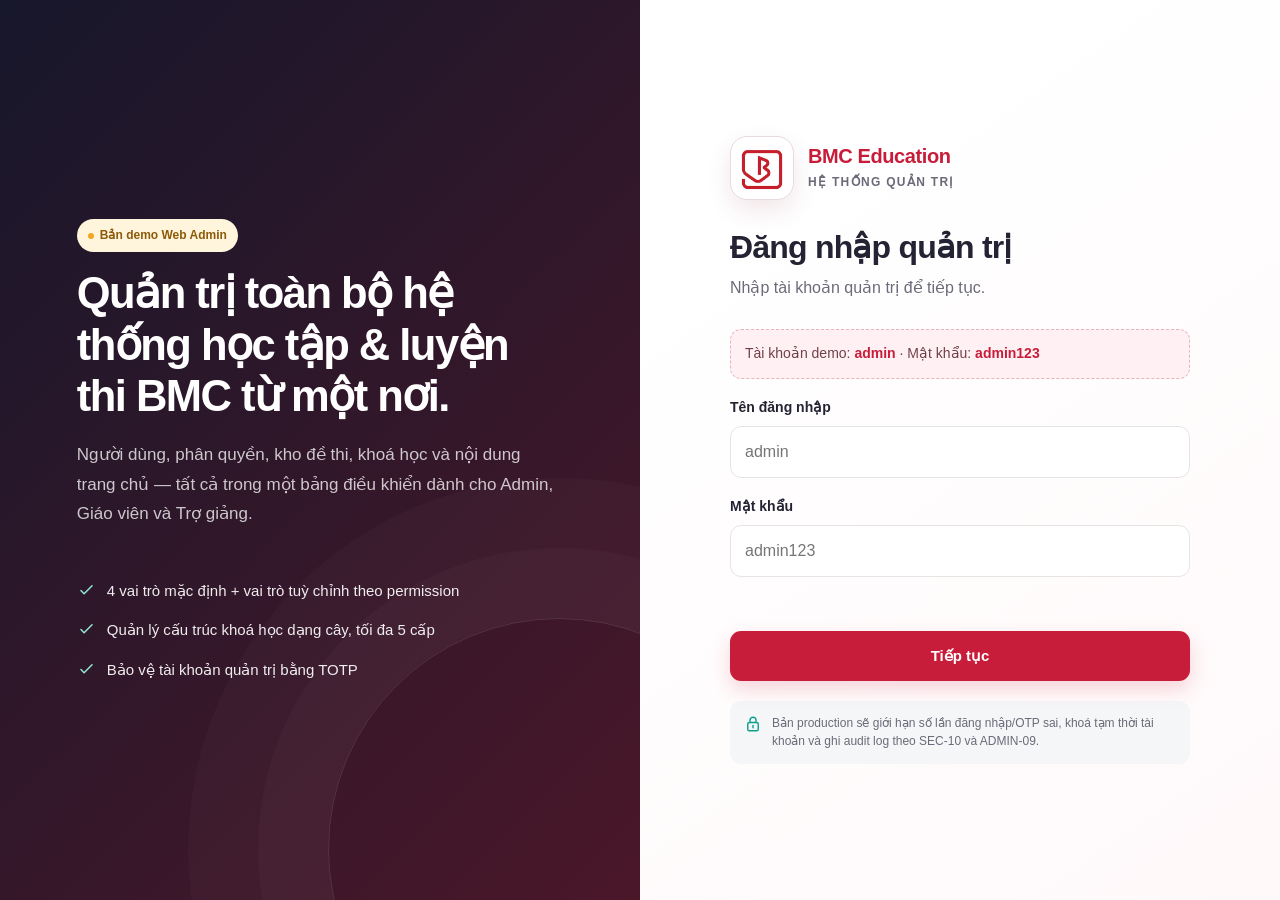
==== commit 13c1dc42: "fix: refactor UI" ====
--- a/content.html
+++ b/content.html
@@ -24,11 +24,11 @@
     <div class="tab-panel active" data-panel="home">
       <div class="page-actions" style="justify-content:flex-end;margin-bottom:14px"><button class="btn btn-primary" type="button" data-toast="Đã lưu thứ tự khối trang chủ (mô phỏng)">Lưu thay đổi</button></div>
       <div class="section-toggle-list">
-        <div class="section-toggle"><span class="order-badge">1</span><svg class="icon drag-handle"><use href="#i-move"/></svg><strong>Banner / Slider trang chủ</strong><div class="switch"><input type="checkbox" id="s1" checked><label for="s1"></label></div></div>
-        <div class="section-toggle"><span class="order-badge">2</span><svg class="icon drag-handle"><use href="#i-move"/></svg><strong>Chương trình học theo cấp</strong><div class="switch"><input type="checkbox" id="s2" checked><label for="s2"></label></div></div>
-        <div class="section-toggle"><span class="order-badge">3</span><svg class="icon drag-handle"><use href="#i-move"/></svg><strong>Khoá học nổi bật</strong><div class="switch"><input type="checkbox" id="s3" checked><label for="s3"></label></div></div>
-        <div class="section-toggle"><span class="order-badge">4</span><svg class="icon drag-handle"><use href="#i-move"/></svg><strong>Về BMC Education</strong><div class="switch"><input type="checkbox" id="s4" checked><label for="s4"></label></div></div>
-        <div class="section-toggle"><span class="order-badge">5</span><svg class="icon drag-handle"><use href="#i-move"/></svg><strong>Sách tiêu biểu</strong><div class="switch"><input type="checkbox" id="s5" checked><label for="s5"></label></div></div>
+        <div class="section-toggle"><span class="order-badge">1</span><svg class="icon drag-handle"><use href="#i-grip"/></svg><strong>Banner / Slider trang chủ</strong><div class="switch"><input type="checkbox" id="s1" checked><label for="s1"></label></div></div>
+        <div class="section-toggle"><span class="order-badge">2</span><svg class="icon drag-handle"><use href="#i-grip"/></svg><strong>Chương trình học theo cấp</strong><div class="switch"><input type="checkbox" id="s2" checked><label for="s2"></label></div></div>
+        <div class="section-toggle"><span class="order-badge">3</span><svg class="icon drag-handle"><use href="#i-grip"/></svg><strong>Khoá học nổi bật</strong><div class="switch"><input type="checkbox" id="s3" checked><label for="s3"></label></div></div>
+        <div class="section-toggle"><span class="order-badge">4</span><svg class="icon drag-handle"><use href="#i-grip"/></svg><strong>Về BMC Education</strong><div class="switch"><input type="checkbox" id="s4" checked><label for="s4"></label></div></div>
+        <div class="section-toggle"><span class="order-badge">5</span><svg class="icon drag-handle"><use href="#i-grip"/></svg><strong>Sách tiêu biểu</strong><div class="switch"><input type="checkbox" id="s5" checked><label for="s5"></label></div></div>
       </div>
       <p class="form-hint" style="margin-top:14px">Kéo thả để đổi thứ tự (mô phỏng bố cục — thao tác kéo thả thực tế sẽ hoàn thiện ở bản production).</p>
     </div>
--- a/shared.css
+++ b/shared.css
@@ -8,7 +8,7 @@
 *{box-sizing:border-box}html{scroll-behavior:smooth;scroll-padding-top:104px}body{margin:0;min-width:320px;overflow-x:hidden;background:var(--surface);color:var(--ink);font-family:Inter,ui-sans-serif,-apple-system,BlinkMacSystemFont,"Segoe UI",sans-serif;font-size:16px;line-height:1.6}body.locked{overflow:hidden}button,input,select,textarea{font:inherit}button{color:inherit}a{color:inherit;text-decoration:none}img,svg{display:block;max-width:100%}:focus-visible{outline:3px solid rgba(200,29,58,.26);outline-offset:3px}.container{width:min(calc(100% - 40px),var(--content));margin-inline:auto}.icon{width:20px;height:20px;fill:none;stroke:currentColor;stroke-width:1.9;stroke-linecap:round;stroke-linejoin:round}.sr-only{position:absolute;width:1px;height:1px;padding:0;margin:-1px;overflow:hidden;clip:rect(0,0,0,0);white-space:nowrap;border:0}.muted{color:var(--muted)}.demo-pill{display:inline-flex;align-items:center;gap:6px;padding:5px 9px;border-radius:999px;background:var(--gold-soft);color:#8c5a08;font-size:10px;font-weight:800}.demo-pill::before{content:"";width:6px;height:6px;border-radius:50%;background:var(--gold)}
 
 .utility{height:30px;background:var(--navy);color:rgba(255,255,255,.72);font-size:11px}.utility-inner{height:100%;display:flex;align-items:center;justify-content:space-between;gap:20px}.utility strong{color:#fff}.utility-links{display:flex;align-items:center;gap:18px}.utility a:hover{color:#fff}
-.site-header{position:sticky;top:0;z-index:1000;height:72px;border-bottom:1px solid var(--line);background:rgba(255,255,255,.95);backdrop-filter:blur(18px);transition:box-shadow .2s}.site-header.scrolled{box-shadow:0 8px 24px rgba(24,24,42,.08)}.header-inner{height:100%;display:flex;align-items:center;gap:24px}.brand{display:inline-flex;align-items:center;gap:10px;flex:0 0 auto}.brand-mark{width:40px;height:40px;position:relative;overflow:hidden;border:1px solid #f0eded;border-radius:11px;background:#fff}.brand-mark img{position:absolute;width:95px;max-width:none;left:50%;top:27%;transform:translate(-50%,-50%)}.brand-copy{line-height:1.05}.brand-name{display:block;color:var(--red);font-size:16px;font-weight:850;letter-spacing:-.02em}.brand-sub{display:block;margin-top:5px;color:var(--muted);font-size:9px;font-weight:750;letter-spacing:.13em;text-transform:uppercase}.desktop-nav{display:flex;align-items:center;justify-content:center;gap:2px;flex:1}.nav-link{padding:9px 10px;border-radius:10px;color:#53515f;font-size:13px;font-weight:700;white-space:nowrap}.nav-link:hover,.nav-link.active{background:var(--red-soft);color:var(--red)}.header-actions{display:flex;align-items:center;gap:8px}.icon-btn{width:40px;height:40px;display:inline-grid;place-items:center;border:1px solid var(--line);border-radius:11px;background:#fff;cursor:pointer}.icon-btn:hover{border-color:#bbb6b3}.avatar-btn{display:inline-flex;align-items:center;gap:9px;min-height:40px;padding:4px 10px 4px 5px;border:1px solid var(--line);border-radius:12px;background:#fff;cursor:pointer;font-size:12px;font-weight:750}.avatar{width:30px;height:30px;display:grid;place-items:center;border-radius:9px;background:var(--red);color:#fff;font-size:11px;font-weight:850}.menu-toggle{display:none}
+.site-header{position:sticky;top:0;z-index:1000;height:72px;border-bottom:1px solid var(--line);background:rgba(255,255,255,.95);backdrop-filter:blur(18px);transition:box-shadow .2s}.site-header.scrolled{box-shadow:0 8px 24px rgba(24,24,42,.08)}.header-inner{height:100%;display:flex;align-items:center;gap:24px}.brand{display:inline-flex;align-items:center;gap:10px;flex:0 0 auto}.brand-mark{width:40px;height:40px;position:relative;display:grid;place-items:center;overflow:hidden;border:1px solid #f0eded;border-radius:11px;background:#fff}.brand-mark img{width:72%;height:72%;max-width:none;object-fit:contain}.brand-copy{line-height:1.05}.brand-name{display:block;color:var(--red);font-size:16px;font-weight:850;letter-spacing:-.02em}.brand-sub{display:block;margin-top:5px;color:var(--muted);font-size:9px;font-weight:750;letter-spacing:.13em;text-transform:uppercase}.desktop-nav{display:flex;align-items:center;justify-content:center;gap:2px;flex:1}.nav-link{padding:9px 10px;border-radius:10px;color:#53515f;font-size:13px;font-weight:700;white-space:nowrap}.nav-link:hover,.nav-link.active{background:var(--red-soft);color:var(--red)}.header-actions{display:flex;align-items:center;gap:8px}.icon-btn{width:40px;height:40px;display:inline-grid;place-items:center;border:1px solid var(--line);border-radius:11px;background:#fff;cursor:pointer}.icon-btn:hover{border-color:#bbb6b3}.avatar-btn{display:inline-flex;align-items:center;gap:9px;min-height:40px;padding:4px 10px 4px 5px;border:1px solid var(--line);border-radius:12px;background:#fff;cursor:pointer;font-size:12px;font-weight:750}.avatar{width:30px;height:30px;display:grid;place-items:center;border-radius:9px;background:var(--red);color:#fff;font-size:11px;font-weight:850}.menu-toggle{display:none}
 .btn{min-height:41px;display:inline-flex;align-items:center;justify-content:center;gap:8px;padding:0 17px;border:1px solid transparent;border-radius:11px;font-size:13px;font-weight:800;cursor:pointer;transition:transform .2s,box-shadow .2s,background .2s}.btn:hover{transform:translateY(-2px)}.btn-primary{background:var(--red);color:#fff;box-shadow:0 8px 20px rgba(200,29,58,.18)}.btn-primary:hover{background:var(--red-dark)}.btn-dark{background:var(--navy);color:#fff}.btn-outline{border-color:var(--line);background:#fff}.btn-soft{background:var(--red-soft);color:var(--red)}.text-btn{display:inline-flex;align-items:center;gap:6px;padding:0;border:0;background:transparent;color:var(--red);font-size:12px;font-weight:800;cursor:pointer}.text-btn .icon{width:15px;height:15px}
 
 .app-main{min-height:calc(100vh - 102px);padding:24px 0 70px}.breadcrumb{display:flex;align-items:center;flex-wrap:wrap;gap:7px;margin-bottom:18px;color:var(--muted);font-size:11px}.breadcrumb a:hover{color:var(--red)}.breadcrumb .icon{width:12px;height:12px}.page-head{display:flex;align-items:flex-end;justify-content:space-between;gap:30px;margin-bottom:24px}.page-kicker{display:block;margin-bottom:6px;color:var(--red);font-size:10px;font-weight:850;letter-spacing:.12em;text-transform:uppercase}.page-title{margin:0;font-size:clamp(28px,3.4vw,42px);line-height:1.16;letter-spacing:-.035em}.page-desc{max-width:680px;margin:8px 0 0;color:var(--muted)}.page-actions{display:flex;align-items:center;gap:9px;flex:0 0 auto}.panel{border:1px solid var(--line);border-radius:var(--radius);background:#fff;box-shadow:0 3px 14px rgba(24,24,42,.035)}.panel-head{display:flex;align-items:center;justify-content:space-between;gap:20px;padding:18px 20px;border-bottom:1px solid var(--line)}.panel-head h2,.panel-head h3{margin:0;font-size:16px}.panel-body{padding:20px}.section-block{margin-top:34px}.section-row{display:flex;align-items:flex-end;justify-content:space-between;gap:24px;margin-bottom:16px}.section-row h2{margin:0;font-size:22px;letter-spacing:-.025em}.section-row p{margin:4px 0 0;color:var(--muted);font-size:12px}
@@ -37,7 +37,7 @@
 .drawer-backdrop,.modal-backdrop{position:fixed;inset:0;z-index:1800;visibility:hidden;opacity:0;background:rgba(17,17,32,.6);transition:.2s}.drawer-backdrop.open,.modal-backdrop.open{visibility:visible;opacity:1}.drawer{width:min(86vw,350px);height:100%;margin-left:auto;padding:20px;background:#fff;transform:translateX(100%);transition:transform .25s;overflow-y:auto}.drawer-backdrop.open .drawer{transform:none}.drawer-head{display:flex;align-items:center;justify-content:space-between;margin-bottom:16px}.drawer-nav{display:grid;gap:3px}.drawer-nav a{display:flex;align-items:center;gap:10px;padding:11px;border-radius:9px;font-size:11px;font-weight:750}.drawer-nav a.active,.drawer-nav a:hover{background:var(--red-soft);color:var(--red)}.drawer-actions{display:grid;gap:8px;margin-top:16px;padding-top:16px;border-top:1px solid var(--line)}.modal-backdrop{display:grid;place-items:center;padding:20px}.modal{width:min(100%,460px);max-height:calc(100vh - 40px);overflow-y:auto;padding:24px;border-radius:20px;background:#fff;box-shadow:var(--shadow-lg);transform:translateY(12px);transition:transform .2s}.modal-backdrop.open .modal{transform:none}.modal-head{display:flex;align-items:start;justify-content:space-between;gap:18px}.modal-head h2{margin:0;font-size:21px}.modal-head p{margin:4px 0;color:var(--muted);font-size:9px}.close-btn{width:34px;height:34px;display:grid;place-items:center;border:1px solid var(--line);border-radius:9px;background:#fff;cursor:pointer}.modal-form{display:grid;gap:12px;margin-top:18px}.modal-form .btn{width:100%}.security-note{display:flex;gap:8px;margin-top:14px;padding:10px;border-radius:9px;background:var(--surface);color:var(--muted);font-size:8px}.security-note .icon{width:14px;height:14px;flex:0 0 auto;color:var(--teal)}.search-results{display:grid;gap:5px;margin-top:10px}.search-result{display:flex;gap:9px;padding:9px;border-radius:8px;font-size:10px}.search-result:hover{background:var(--surface)}.search-result .icon{width:15px;height:15px;color:var(--red)}.bottom-nav{display:none}.toast{position:fixed;z-index:3000;left:50%;bottom:22px;max-width:calc(100vw - 28px);padding:10px 15px;border-radius:999px;background:var(--navy);color:#fff;box-shadow:var(--shadow-lg);font-size:10px;font-weight:750;opacity:0;visibility:hidden;transform:translate(-50%,15px);transition:.2s;text-align:center}.toast.show{opacity:1;visibility:visible;transform:translate(-50%,0)}
 
 @media(max-width:1100px){.desktop-nav{display:none}.menu-toggle{display:grid}.quick-menu{grid-template-columns:repeat(3,1fr)}.course-grid,.video-grid,.book-grid,.doc-grid{grid-template-columns:repeat(2,1fr)}.footer-grid{grid-template-columns:1fr 1fr}}
-@media(max-width:820px){html{scroll-padding-top:86px}.container{width:min(calc(100% - 26px),var(--content))}.utility{height:26px}.utility-links a:first-child{display:none}.site-header{height:62px}.brand-mark{width:36px;height:36px}.brand-mark img{width:85px}.brand-sub{display:none}.header-actions .avatar-btn{display:none}.app-main{padding-top:16px;padding-bottom:90px}.home-hero{grid-template-columns:1fr;min-height:440px}.home-hero-copy{padding:35px 28px}.home-visual{min-height:160px}.home-visual::before{font-size:100px}.quick-menu{grid-template-columns:1fr 1fr}.program-grid{grid-template-columns:1fr 1fr}.dashboard-strip,.catalog-layout,.course-detail-layout,.exam-layout,.video-layout,.qa-layout,.shop-layout,.docs-layout,.learning-layout,.contact-layout{grid-template-columns:1fr}.filter-panel,.course-aside,.exam-filter,.ask-card,.student-nav{position:static}.filter-panel{display:none}.course-grid{grid-template-columns:repeat(2,1fr)}.course-detail-hero{grid-template-columns:1fr;padding:25px}.enroll-card{max-width:none}.exam-stats{grid-template-columns:1fr 1fr}.category-list{grid-template-columns:repeat(3,1fr)}.video-grid{grid-template-columns:1fr 1fr}.book-grid,.doc-grid{grid-template-columns:repeat(2,1fr)}.student-nav{display:flex;overflow-x:auto}.student-nav a{white-space:nowrap}.student-summary{grid-template-columns:repeat(3,1fr)}.learning-grid{grid-template-columns:1fr}.contact-info{padding:24px}.footer-grid{grid-template-columns:1fr 1fr}.bottom-nav{position:fixed;z-index:1200;left:10px;right:10px;bottom:9px;display:grid;grid-template-columns:repeat(5,1fr);padding:6px;border:1px solid var(--line);border-radius:16px;background:rgba(255,255,255,.95);box-shadow:var(--shadow-lg);backdrop-filter:blur(14px)}.bottom-link{display:grid;place-items:center;gap:2px;min-width:0;padding:5px 2px;border-radius:9px;color:var(--muted);font-size:7px}.bottom-link .icon{width:18px;height:18px}.bottom-link.active{background:var(--red-soft);color:var(--red)}.site-footer{padding-bottom:100px}.toast{bottom:82px}}
+@media(max-width:820px){html{scroll-padding-top:86px}.container{width:min(calc(100% - 26px),var(--content))}.utility{height:26px}.utility-links a:first-child{display:none}.site-header{height:62px}.brand-mark{width:36px;height:36px}.brand-sub{display:none}.header-actions .avatar-btn{display:none}.app-main{padding-top:16px;padding-bottom:90px}.home-hero{grid-template-columns:1fr;min-height:440px}.home-hero-copy{padding:35px 28px}.home-visual{min-height:160px}.home-visual::before{font-size:100px}.quick-menu{grid-template-columns:1fr 1fr}.program-grid{grid-template-columns:1fr 1fr}.dashboard-strip,.catalog-layout,.course-detail-layout,.exam-layout,.video-layout,.qa-layout,.shop-layout,.docs-layout,.learning-layout,.contact-layout{grid-template-columns:1fr}.filter-panel,.course-aside,.exam-filter,.ask-card,.student-nav{position:static}.filter-panel{display:none}.course-grid{grid-template-columns:repeat(2,1fr)}.course-detail-hero{grid-template-columns:1fr;padding:25px}.enroll-card{max-width:none}.exam-stats{grid-template-columns:1fr 1fr}.category-list{grid-template-columns:repeat(3,1fr)}.video-grid{grid-template-columns:1fr 1fr}.book-grid,.doc-grid{grid-template-columns:repeat(2,1fr)}.student-nav{display:flex;overflow-x:auto}.student-nav a{white-space:nowrap}.student-summary{grid-template-columns:repeat(3,1fr)}.learning-grid{grid-template-columns:1fr}.contact-info{padding:24px}.footer-grid{grid-template-columns:1fr 1fr}.bottom-nav{position:fixed;z-index:1200;left:10px;right:10px;bottom:9px;display:grid;grid-template-columns:repeat(5,1fr);padding:6px;border:1px solid var(--line);border-radius:16px;background:rgba(255,255,255,.95);box-shadow:var(--shadow-lg);backdrop-filter:blur(14px)}.bottom-link{display:grid;place-items:center;gap:2px;min-width:0;padding:5px 2px;border-radius:9px;color:var(--muted);font-size:7px}.bottom-link .icon{width:18px;height:18px}.bottom-link.active{background:var(--red-soft);color:var(--red)}.site-footer{padding-bottom:100px}.toast{bottom:82px}}
 @media(max-width:540px){.container{width:min(calc(100% - 20px),var(--content))}.brand-name{font-size:13px}.page-head{align-items:flex-start;flex-direction:column;gap:12px}.page-actions{width:100%;flex-wrap:wrap}.home-hero-copy{padding:28px 20px}.home-hero h1{font-size:34px}.hero-actions{display:grid}.hero-actions .btn{width:100%}.quick-menu,.program-grid{grid-template-columns:1fr}.dashboard-strip{grid-template-columns:1fr}.continue-card,.my-course{grid-template-columns:100px 1fr}.course-grid,.video-grid,.book-grid,.doc-grid{grid-template-columns:1fr}.catalog-toolbar{align-items:stretch;flex-direction:column}.inline-search{width:100%}.course-detail-hero{padding:20px}.curriculum-tools{align-items:stretch;flex-direction:column}.curriculum-tools .inline-search{width:100%}.node-content{padding-left:12px}.exam-stats{grid-template-columns:1fr 1fr}.exam-row{grid-template-columns:40px minmax(0,1fr)}.exam-icon{width:40px;height:40px}.exam-row>.btn{grid-column:1/-1;width:100%}.category-list{grid-template-columns:1fr 1fr}.question-card{grid-template-columns:36px minmax(0,1fr)}.vote{width:36px;height:36px}.student-summary{grid-template-columns:1fr}.form-grid{grid-template-columns:1fr}.field.full{grid-column:auto}.footer-grid{grid-template-columns:1fr}.footer-bottom{align-items:flex-start;flex-direction:column}.captcha{align-items:flex-start;flex-direction:column}}
 @media(prefers-reduced-motion:reduce){html{scroll-behavior:auto}*,*::before,*::after{scroll-behavior:auto!important;transition-duration:.01ms!important}}
 
--- a/shared-admin.css
+++ b/shared-admin.css
@@ -167,20 +167,37 @@
 
 /* Login page */
 .admin-login-shell{min-height:100vh;display:grid;grid-template-columns:1fr 1fr}
-.admin-login-visual{position:relative;overflow:hidden;background:linear-gradient(135deg,var(--navy),#4a1729);color:#fff;display:flex;flex-direction:column;justify-content:center;padding:60px}
-.admin-login-visual h2{max-width:420px;font-size:clamp(26px,3vw,36px);line-height:1.25;letter-spacing:-.03em}
-.admin-login-visual p{max-width:400px;color:rgba(255,255,255,.72);margin-top:13px;font-size:14px;line-height:1.6}
-.admin-login-feat{display:grid;gap:13px;margin-top:28px}
-.admin-login-feat span{display:flex;gap:10px;font-size:13px;color:rgba(255,255,255,.9)}
-.admin-login-feat .icon{width:16px;height:16px;color:#91e7d8;flex:0 0 auto}
-.admin-login-form-wrap{display:flex;align-items:center;justify-content:center;padding:40px}
-.admin-login-card{width:min(100%,380px)}
-.admin-login-card h1{margin:18px 0 5px;font-size:23px;color:var(--ink)}
-.admin-login-card p{margin:0 0 22px;color:var(--muted);font-size:13px}
+.admin-login-visual{position:relative;overflow:hidden;background:linear-gradient(135deg,var(--navy),#4a1729);color:#fff;display:flex;flex-direction:column;justify-content:center;padding:clamp(52px,6vw,88px)}
+.admin-login-visual::after{content:"";position:absolute;right:-150px;bottom:-180px;width:460px;height:460px;border:1px solid rgba(255,255,255,.12);border-radius:50%;box-shadow:0 0 0 70px rgba(255,255,255,.025),0 0 0 140px rgba(255,255,255,.018);pointer-events:none}
+.admin-login-visual>*{position:relative;z-index:1}
+.admin-login-visual .demo-pill{padding:7px 11px;font-size:12px}
+.admin-login-visual h2{max-width:580px;margin-bottom:0;font-size:clamp(34px,3.4vw,48px);line-height:1.18;letter-spacing:-.035em}
+.admin-login-visual p{max-width:540px;color:rgba(255,255,255,.76);margin-top:18px;font-size:17px;line-height:1.72}
+.admin-login-feat{display:grid;gap:16px;margin-top:34px}
+.admin-login-feat span{display:flex;align-items:flex-start;gap:11px;max-width:560px;font-size:15px;line-height:1.55;color:rgba(255,255,255,.92)}
+.admin-login-feat .icon{width:19px;height:19px;margin-top:2px;color:#91e7d8;flex:0 0 auto}
+.admin-login-form-wrap{display:flex;align-items:center;justify-content:center;padding:48px;background:linear-gradient(145deg,#fff 20%,#fff9fa)}
+.admin-login-card{width:min(100%,460px)}
+.admin-login-brand{display:flex;align-items:center;gap:14px;width:fit-content}
+.admin-login-brand .brand-mark{width:64px;height:64px;flex:0 0 auto;border-color:#eadadd;border-radius:17px;box-shadow:0 10px 24px rgba(117,22,42,.1)}
+.admin-login-brand-copy strong,.admin-login-brand-copy small{display:block}
+.admin-login-brand-copy strong{color:var(--red);font-size:20px;line-height:1.15;letter-spacing:-.02em}
+.admin-login-brand-copy small{margin-top:5px;color:var(--muted);font-size:12px;font-weight:800;letter-spacing:.11em;text-transform:uppercase}
+.admin-login-card h1{margin:28px 0 8px;font-size:32px;line-height:1.22;letter-spacing:-.025em;color:var(--ink)}
+.admin-login-card>p{margin:0 0 28px;color:var(--muted);font-size:16px;line-height:1.6}
 .login-step{display:none}
-.login-step.active{display:grid;gap:14px}
-.otp-inputs{display:grid;grid-template-columns:repeat(6,1fr);gap:8px}
-.otp-inputs input{text-align:center;font-size:17px;padding:12px 0}
+.login-step.active{display:grid;gap:17px}
+.admin-login-card .form-field{gap:8px}
+.admin-login-card .form-field label{font-size:14px}
+.admin-login-card .form-field input{min-height:50px;padding:12px 14px;border-radius:11px;background:#fff;font-size:16px}
+.admin-login-card .form-field input:focus{border-color:#d88796;box-shadow:0 0 0 4px rgba(200,29,58,.08);outline:0}
+.admin-login-card .demo-credentials{padding:13px 14px;border-radius:11px;font-size:14px;line-height:1.55}
+.admin-login-card .btn{min-height:50px;font-size:15px}
+.admin-login-card .auth-error{min-height:20px;font-size:13px;line-height:1.45}
+.admin-login-card .security-note{gap:10px;margin-top:20px;padding:13px 14px;border-radius:11px;font-size:12px;line-height:1.55}
+.admin-login-card .security-note .icon{width:18px;height:18px;margin-top:1px}
+.otp-inputs{display:grid;grid-template-columns:repeat(6,1fr);gap:9px}
+.admin-login-card .otp-inputs input{text-align:center;font-size:21px;font-weight:800;padding:12px 0}
 
 /* Certificates & badges */
 .cert-grid{display:grid;grid-template-columns:repeat(3,1fr);gap:14px}
@@ -196,6 +213,43 @@
 .tag-chip.badge-tag{background:var(--gold-soft);color:#8a5c0d}
 .tag-chip.empty{background:var(--surface);color:var(--muted);font-weight:600}
 
-@media(max-width:1100px){.stat-grid,.role-card-grid,.cert-grid{grid-template-columns:repeat(2,1fr)}.bank-grid{grid-template-columns:1fr}.bank-filter{position:static}.admin-login-shell{grid-template-columns:1fr}.admin-login-visual{display:none}}
+/* Visual polish pass — depth, motion and consistent iconography across all admin pages */
+.admin-sidebar-brand{transition:background .18s}
+.admin-sidebar-brand:hover{background:rgba(255,255,255,.05)}
+.admin-nav a{transition:background .16s,color .16s,transform .16s}
+.admin-nav a:hover{transform:translateX(2px)}
+.admin-nav a.active{background:linear-gradient(135deg,var(--red),#9c1730)}
+.stat-tile,.role-card,.cert-card,.panel,.qb-row,.exam-row,.tree-node,.section-toggle,.doc-card{transition:transform .18s ease,box-shadow .18s ease,border-color .18s ease}
+.stat-tile:hover,.role-card:hover,.cert-card:hover{transform:translateY(-3px);box-shadow:0 14px 30px rgba(24,24,42,.09);border-color:#e5dfe0}
+.stat-icon{transition:transform .18s ease}
+.stat-tile:hover .stat-icon{transform:scale(1.08)}
+.qb-row:hover,.exam-row:hover{border-color:#e5dfe0;box-shadow:0 10px 24px rgba(24,24,42,.06)}
+.data-table tr td{transition:background .15s}
+.chip{transition:background .15s,color .15s,border-color .15s}
+.chip:not(.active):hover{border-color:#c9c5c2;color:var(--ink)}
+.btn{transition:transform .18s,box-shadow .18s,background .18s}
+.tab{transition:background .15s,color .15s}
+.row-actions button,.row-actions a{transition:color .15s,border-color .15s,background .15s}
+.admin-topbar{transition:box-shadow .2s}
+.icon-btn{transition:border-color .15s,background .15s}
+.icon-btn:hover{background:var(--surface)}
+
+/* Avatar colour reflects the row's role, without needing per-row markup changes */
+.cell-avatar{background:var(--navy);transition:none}
+tr:has(.role-admin) .cell-avatar{background:var(--red)}
+tr:has(.role-teacher) .cell-avatar{background:var(--blue)}
+tr:has(.role-ta) .cell-avatar{background:#c98a12}
+tr:has(.role-student) .cell-avatar{background:#0e9f8a}
+tr:has(.role-custom) .cell-avatar{background:#7a4bb0}
+
+/* Certificate / badge icon tiles now use the shared line-icon language instead of emoji */
+.cert-icon{color:#8a5c0d}
+.cert-icon .icon{width:24px;height:24px;stroke-width:1.7}
+.cert-icon.badge{color:#0e6e60}
+.cert-icon.badge .icon{width:22px;height:22px}
+
+.drag-handle{cursor:grab}
+
+@media(max-width:1100px){.stat-grid,.role-card-grid,.cert-grid{grid-template-columns:repeat(2,1fr)}.bank-grid{grid-template-columns:1fr}.bank-filter{position:static}.admin-login-shell{grid-template-columns:1fr}.admin-login-visual{display:none}.admin-login-form-wrap{min-height:100vh}}
 @media(max-width:900px){.admin-sidebar{position:fixed;left:0;top:0;transform:translateX(-100%);box-shadow:var(--shadow-lg)}.admin-sidebar.open{transform:none}.sidebar-toggle{display:grid}.admin-content{padding:18px 16px 70px}.form-row{grid-template-columns:1fr}}
-@media(max-width:640px){.stat-grid,.role-card-grid,.cert-grid{grid-template-columns:1fr}.admin-page-head{flex-direction:column;align-items:flex-start}.admin-page-actions{width:100%;flex-wrap:wrap}.totp-card{grid-template-columns:1fr;justify-items:center;text-align:center}.otp-inputs{gap:5px}}
+@media(max-width:640px){.stat-grid,.role-card-grid,.cert-grid{grid-template-columns:1fr}.admin-page-head{flex-direction:column;align-items:flex-start}.admin-page-actions{width:100%;flex-wrap:wrap}.totp-card{grid-template-columns:1fr;justify-items:center;text-align:center}.admin-login-form-wrap{align-items:flex-start;padding:32px 20px}.admin-login-brand .brand-mark{width:56px;height:56px;border-radius:15px}.admin-login-brand-copy strong{font-size:18px}.admin-login-brand-copy small{font-size:10px}.admin-login-card h1{margin-top:24px;font-size:28px}.admin-login-card>p{margin-bottom:24px;font-size:15px}.admin-login-card .demo-credentials{font-size:13px}.otp-inputs{gap:5px}.admin-login-card .otp-inputs input{font-size:18px;padding-inline:0}}
